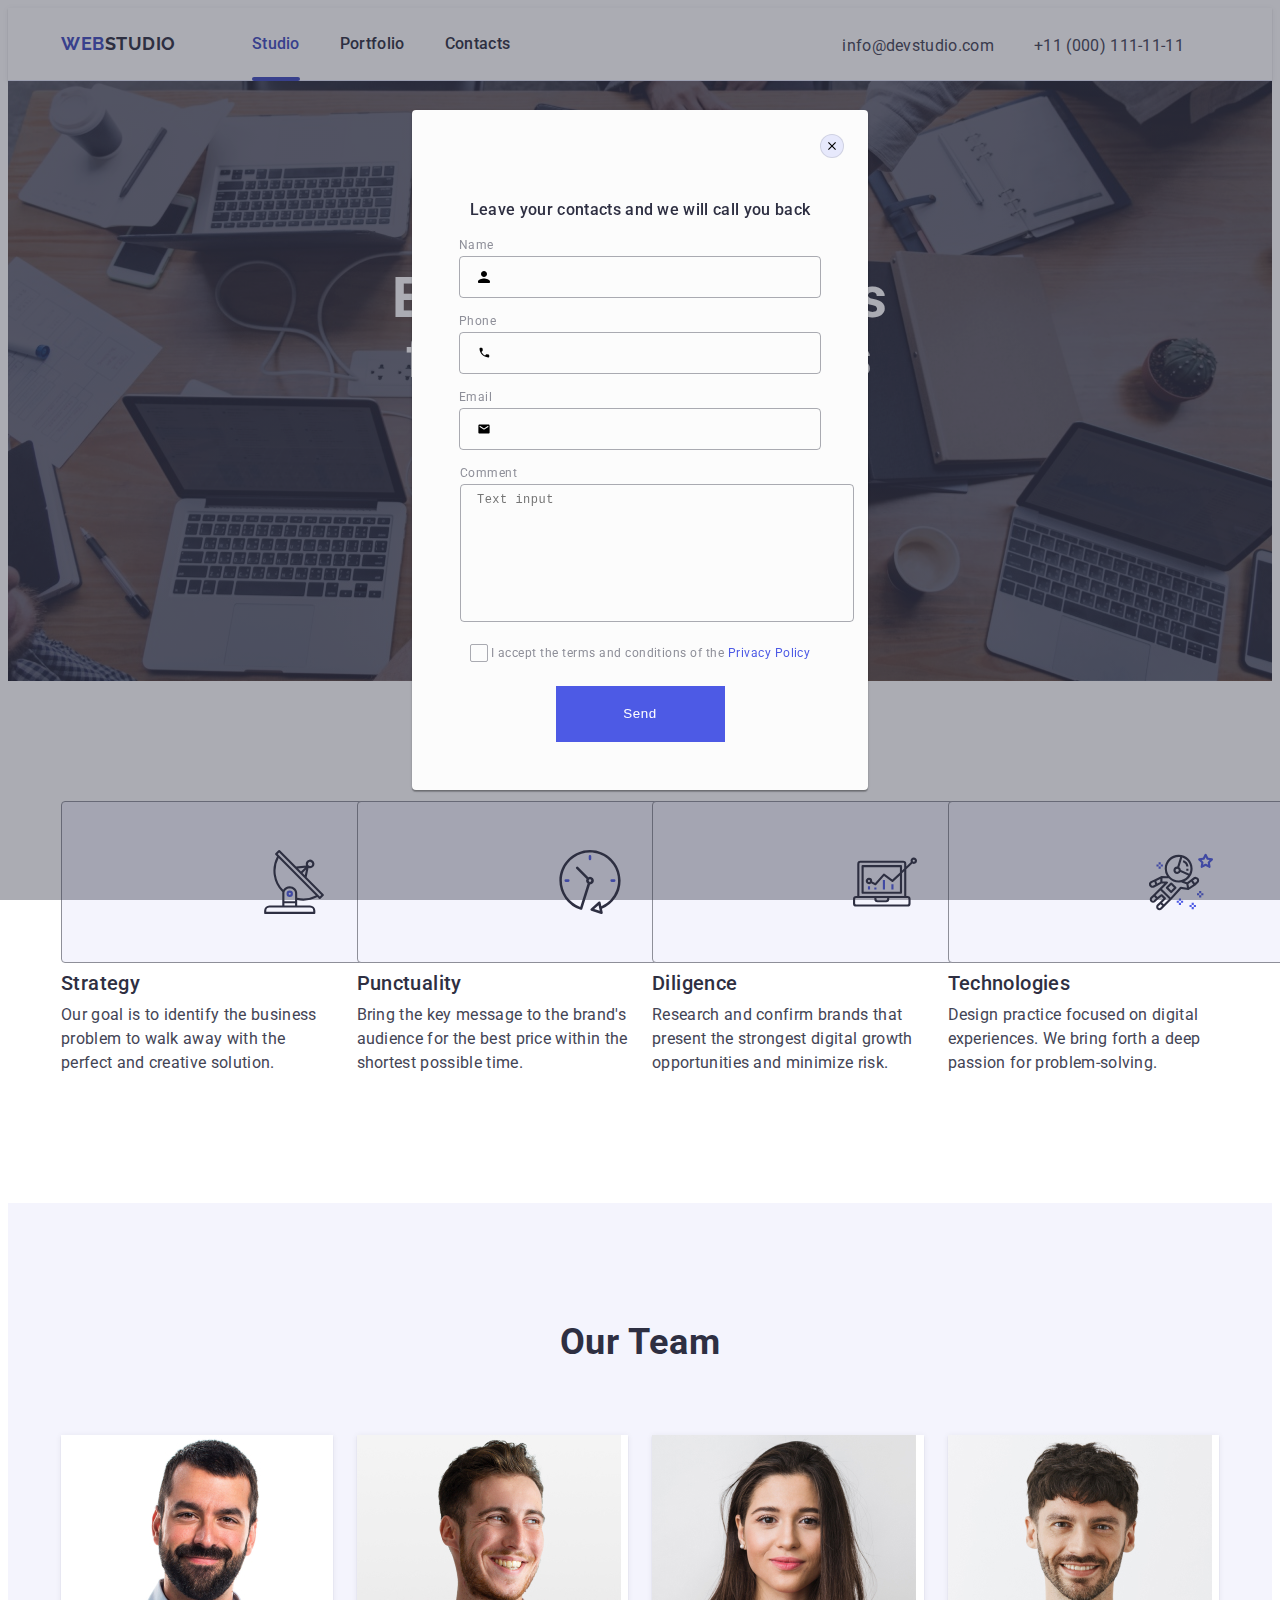
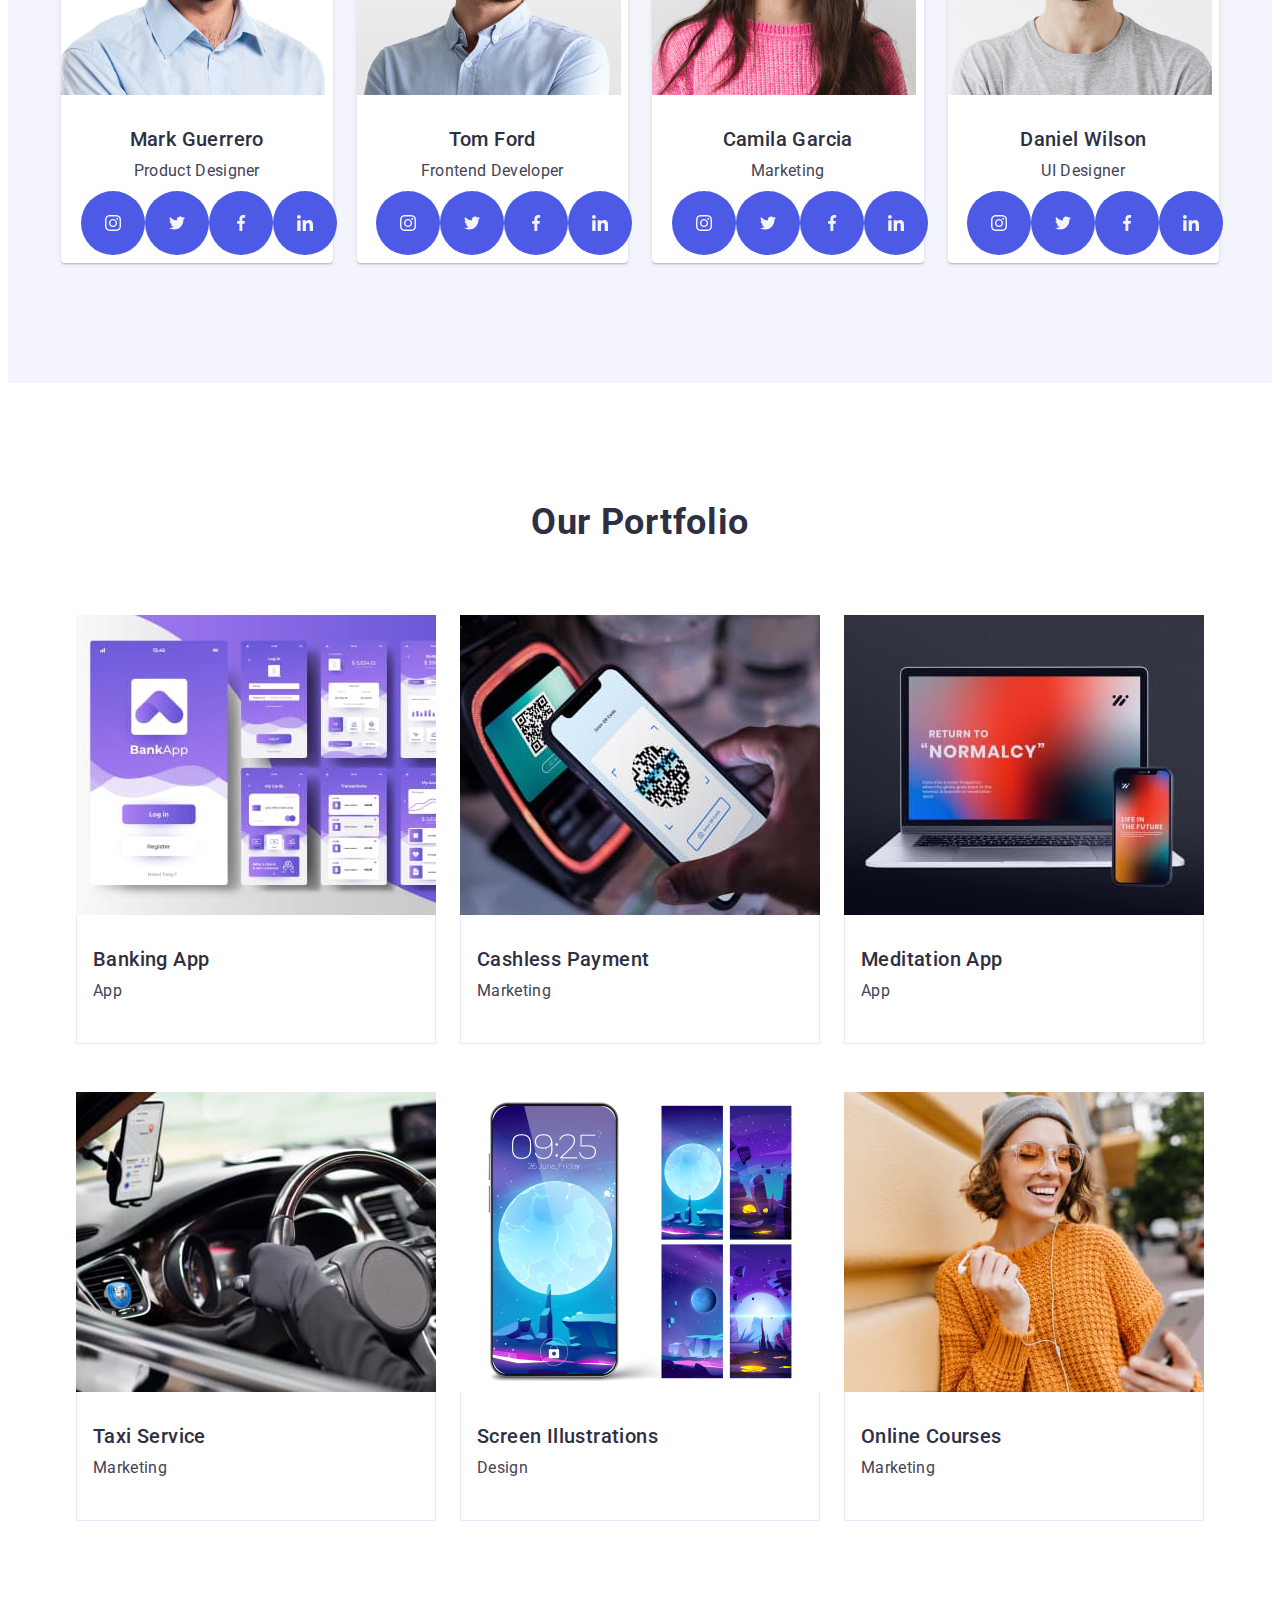
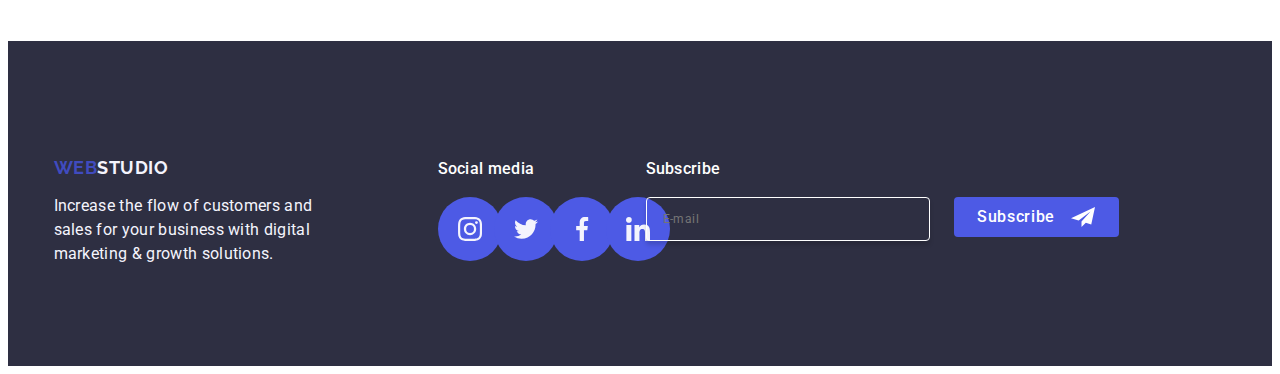
==== index.html @ 4ebb36b8 "9 ver" ====
<!DOCTYPE html>
<html lang="en">
	<head>
		<meta charset="UTF-8" />
		<link rel="preconnect" href="https://fonts.googleapis.com" />
		<link rel="preconnect" href="https://fonts.gstatic.com" crossorigin />
		<link
			href="https://fonts.googleapis.com/css2?family=Raleway:ital,wght@0,700;1,700&family=Roboto:wght@400;500;700&display=swap"
			rel="stylesheet"
		/>
		<link
			rel="stylesheet"
			href="https://cdnjs.cloudflare.com/ajax/libs/modern-normalize/3.0.1/modern-normalize.min.css"
			integrity="sha512-q6WgHqiHlKyOqslT/lgBgodhd03Wp4BEqKeW6nNtlOY4quzyG3VoQKFrieaCeSnuVseNKRGpGeDU3qPmabCANg=="
			crossorigin="anonymous"
			referrerpolicy="no-referrer"
		/>
		<link href="./css/styles.css" rel="stylesheet" >
		<title>Document title</title>
	</head>

	<body>
		<header class="caption">
			<div class="container">
				<!-- Меню навігації -->
				<nav class="nav-logo-nav">
					<!--  logo -->
					<a href="./index.html" class="logo"> Web<span>Studio</span></a>

					<ul class="page-nav">
						<li class="page-nav-list">
							<a href="./index.html" class="link current"> Studio </a>
						</li>
						<li class="page-nav-list">
							<a href="" class="link"> Portfolio </a>
						</li>
						<li class="page-nav-list">
							<a href="" class="link"> Contacts </a>
						</li>
					</ul>
				</nav>
				<address class="address">
					<ul class="page-address">
						<li class="link-address">
							<a href="mailto:info@devstudio.com" class="link-address-item">info@devstudio.com</a>
						</li>
						<li class="link-address">
							<a href="tel:+110001111111" class="link-address-item">+11 (000) 111-11-11</a>
						</li>
					</ul>
				</address>
			</div>
		</header>

		<main>
			<section class="section-one">
				<div class="container">
					<h1 class="head-one">Effective Solutions for Your Business</h1>
					<button type="button" class="button-one">Order Service</button>
				</div>
			</section>

			<section class="section-two">
				<div class="container">
					<h2 class="visually-hidden">Our advantages</h2>
					<ul class="advantages">
						<li class="list-advantages">
							<div class="icon-container">
								<svg class="icon" width="64"  height="64">
									<use href="./images/icons.svg#icon-antenna-1"    ></use>
								</svg>
							</div>
							<h3 class="head-tree">Strategy</h3>
							<p class="text-three">
								Our goal is to identify the business problem to walk away with the perfect and creative solution.
							</p>
						</li>
						<li class="list-advantages">
							<div class="icon-container">
								<svg class="icon" width="64"  height="64">
									<use href="./images/icons.svg#icon-clock-1" ></use>
								</svg>
							</div>
							<h3 class="head-tree">Punctuality</h3>
							<p class="text-three">
								Bring the key message to the brand's audience for the best price within the shortest possible time.
							</p>
						</li>
						<li class="list-advantages">
							<div class="icon-container">
							<svg class="icon" width="64"  height="64">
								<use href="./images/icons.svg#icon-diagram-1" ></use>
							</svg>
							</div>
							<h3 class="head-tree">Diligence</h3>
							<p class="text-three">
								Research and confirm brands that present the strongest digital growth opportunities and minimize risk.
							</p>
						</li>
						<li class="list-advantages">
							<div class="icon-container">
							<svg class="icon" width="64"  height="64">
								<use href="./images/icons.svg#icon-astronaut-1" ></use>
							</svg>
						    </div>
							<h3 class="head-tree">Technologies</h3>
							<p class="text-three">
								Design practice focused on digital experiences. We bring forth a deep passion for problem-solving.
							</p>
						</li>
					</ul>
				</div>
			</section>

			<section class="section-three">
				<div class="container">
					<h2 class="head-second">Our Team</h2>
					<ul class="our-team">
						<li class="list-three">
							<img src="./images/Team-Card-1.jpg" alt="Mark Guerrero" width="264" >
							<div class="name">
								<h3 class="head-tree">Mark Guerrero</h3>
								<p class="text-three">Product Designer</p>
								
									<ul  class="net">
										<li  class="circle">
											<a href="" class="link-circle"> 
											<svg class="icon-net" width="16" height="16">
												<use href="./images/icon-net.svg#icon-instagram-2"></use>
											</svg>
										</a>
										</li>
										<li class="circle">
											<a href="" class="link-circle"> 
											<svg class="icon-net" width="16" height="16">
												<use href="./images/icon-net.svg#icon-twitter-1"></use>
											</svg>
											</a>
										</li>
										<li class="circle">
											<a href="" class="link-circle" > 
											<svg class="icon-net" width="16" height="16">
												<use href="./images/icon-net.svg#icon-facebook-1"></use>
											</svg>
											</a>
										</li>
										<li class="circle">
											<a href="" class="link-circle"> 
											<svg class="icon-net" width="16" height="16">
												<use href="./images/icon-net.svg#icon-linkedin-1"></use>
											</svg>
											</a>
										</li>
									</ul>
									
								</div>
						</li>
						<li class="list-three">
							<img src="./images/Team-Card-2.jpg" alt="Tom Ford" width="264">
							<div class="name">
								<h3 class="head-tree">Tom Ford</h3>
								<p class="text-three">Frontend Developer</p>
								<ul  class="net">
									<li  class="circle">
										
										<a href="" class="link-circle">
											<svg class="icon-net" width="16" height="16">
												<use href="./images/icon-net.svg#icon-instagram-2"></use>
											</svg>
										</a>
									   
									</li>
									<li class="circle">
										<a href="" class="link-circle">
										<svg class="icon-net" width="16" height="16">
											<use href="./images/icon-net.svg#icon-twitter-1"></use>
										</svg>
										</a>
									</li>
									<li class="circle">
										<a href="" class="link-circle">
										  <svg class="icon-net" width="16" height="16">
											<use href="./images/icon-net.svg#icon-facebook-1"></use>
										  </svg>
									    </a>
									</li>
									<li class="circle">
										<a href="" class="link-circle">
										<svg class="icon-net" width="16" height="16">
											<use href="./images/icon-net.svg#icon-linkedin-1"></use>
										</svg>
									</a>
									</li>
								</ul>
							</div>
						</li>
						<li class="list-three">
							<img src="./images/Team-Card-3.jpg" alt="Camila Garcia" width="264">
							<div class="name">
								<h3 class="head-tree">Camila Garcia</h3>
								<p class="text-three">Marketing</p>
								<ul  class="net">
									<li  class="circle">
										<a href="" class="link-circle">
										<svg class="icon-net" width="16" height="16">
											<use href="./images/icon-net.svg#icon-instagram-2"></use>
										</svg>
									   </a>
									</li>
									<li class="circle">
                                        <a href="" class="link-circle">
										<svg class="icon-net" width="16" height="16">
											<use href="./images/icon-net.svg#icon-twitter-1"></use>
										</svg>
									</a>
									</li>
									<li class="circle">
										<a href="" class="link-circle">
										<svg class="icon-net" width="16" height="16">
											<use href="./images/icon-net.svg#icon-facebook-1"></use>
										</svg>
										</a>
									</li>
									<li class="circle">
										<a href="" class="link-circle">
										<svg class="icon-net" width="16" height="16">
											<use href="./images/icon-net.svg#icon-linkedin-1"></use>
										</svg>
										</a>
									</li>
								</ul>
							</div>
						</li>
						<li class="list-three">
							<img src="./images/Team-Card-4.jpg" alt="Daniel Wilson" width="264">
							<div class="name">
								<h3 class="head-tree">Daniel Wilson</h3>
								<p class="text-three">UI Designer</p>
								<ul  class="net">
									<li  class="circle">
										<a href="" class="link-circle">
										<svg class="icon-net" width="16" height="16">
											<use href="./images/icon-net.svg#icon-instagram-2"></use>
										</svg>
									   </a>
									</li>
									<li class="circle">
                                        <a href="" class="link-circle">
										<svg class="icon-net" width="16" height="16">
											<use href="./images/icon-net.svg#icon-twitter-1"></use>
										</svg>
										</a>
									</li>
									<li class="circle">
										<a href="" class="link-circle">
										<svg class="icon-net" width="16" height="16">
											<use href="./images/icon-net.svg#icon-facebook-1" ></use>
										</svg>
										</a>
									</li>
									<li class="circle">
										<a href="" class="link-circle">
										<svg class="icon-net" width="16" height="16">
											<use href="./images/icon-net.svg#icon-linkedin-1"></use>
										</svg>
										</a>
									</li>
								</ul>
							</div>
						</li>
					</ul>
				</div>
			</section>
			<section class="section-four">
				<div class="container">
					<h2 class="head-second">Our Portfolio</h2>
					<ul class="our-portfolio">
						<li class="list-portfolio">
						       	 <div class="list-portfolio-img">
									         <img src="./images/portfolio-1.jpg" alt="Banking App" width="360" height="300" >
										     <p class="text-paragraph">14 Stylish and User-Friendly App Design Concepts · Task Manager App · Calorie Tracker App · Exotic Fruit Ecommerce App · Cloud Storage App</p>
								 </div>
								  <div class="list-app">
								     <h3 class="head-tree">Banking App</h3>
								     <p class="text-three">App</p>
							      </div>
							</li>
						 <li class="list-portfolio">
							    <!-- <div class="box-overlay"> -->
								<div class="list-portfolio-img">
									<img src="./images/portfolio-2.jpg" alt="Cashless Payment" width="360" height="300" >
								   <!-- <div class="overlay"> -->
									<p class="text-paragraph">14 Stylish and User-Friendly App Design Concepts · Task Manager App · Calorie Tracker App · Exotic Fruit Ecommerce App · Cloud Storage App</p>
								   </div>
								<!-- </div> -->
							 <div class="list-app">
								<h3 class="head-tree">Cashless Payment</h3>
								<p class="text-three">Marketing</p>
							 </div>
						 </li>
						<li class="list-portfolio">
									 <div class="list-portfolio-img">
									 <img src="./images/portfolio-3.jpg" alt="Meditation App" width="360" height="300" >
							     	 <p class="text-paragraph">14 Stylish and User-Friendly App Design Concepts · Task Manager App · Calorie Tracker App · Exotic Fruit Ecommerce App · Cloud Storage App14 Stylish and User-Friendly App Design Concepts · Task Manager App · Calorie Tracker App · Exotic Fruit Ecommerce App · Cloud Storage App</p>
								     </div>
							<div class="list-app">
								<h3 class="head-tree">Meditation App</h3>
								<p class="text-three">App</p>
							</div>
						</li>
						<li class="list-portfolio">
							<div class="list-portfolio-img">
										 
										     <img src="./images/portfolio-4.jpg" alt="Taxi Service" width="360" height="300" >
										    <p class="text-paragraph">14 Stylish and User-Friendly App Design Concepts · Task Manager App · Calorie Tracker App · Exotic Fruit Ecommerce App · Cloud Storage App</p>
									      
							</div>
							<div class="list-app">
								<h3 class="head-tree">Taxi Service</h3>
								<p class="text-three">Marketing</p>
							</div>
						</li>
						<li class="list-portfolio">
							<div class="list-portfolio-img">
										 <img  src="./images/portfolio-5.jpg" alt="Screen Illustrations" width="360" height="300" >
									    <p class="text-paragraph">14 Stylish and User-Friendly App Design Concepts · Task Manager App · Calorie Tracker App · Exotic Fruit Ecommerce App · Cloud Storage App</p>
							</div>
							
							<div class="list-app">
								<h3 class="head-tree">Screen Illustrations</h3>
								<p class="text-three">Design</p>
							</div>
						</li>
						<li class="list-portfolio">
								<div class="list-portfolio-img">
									<img  src="./images/portfolio-6.jpg" alt="Online Courses" width="360" height="300" >
									<p class="text-paragraph">14 Stylish and User-Friendly App Design Concepts · Task Manager App · Calorie Tracker App · Exotic Fruit Ecommerce App · Cloud Storage App</p>
									</div>
							<div class="list-app">
								<h3 class="head-tree">Online Courses</h3>
								<p class="text-three">Marketing</p>
							</div>
						</li>
					</ul>
				</div>
			</section>
		</main>
		
		<footer class="basement">
			<div class="container">
				<div class="footer-logo">
					<a href="./index.html" class="logo">Web<span class="logo-footer">Studio</span></a>
					<p class="text-footer">
						Increase the flow of customers and sales for your business with digital marketing & growth solutions.
					</p>
				</div>
				<div class="footer-net">
					<p class="footer-paragraph">Social media</p>
					<ul  class="net  circle-footer">
						<li  class="circle">
							<a href="" class="link-circle">
								<svg class="icon-net " width="24" height="24">
									<use href="./images/icon-net.svg#icon-instagram-2"></use>
								</svg>
							</a>
					
						</li>
						<li class="circle">
							<a href="" class="link-circle">
								<svg class="icon-net"  width="24" height="24">
									<use href="./images/icon-net.svg#icon-twitter-1"></use>
								</svg>
							</a>
						</li>
						<li class="circle">
							<a href="" class="link-circle">
								<svg class="icon-net"  width="24" height="24">
									<use href="./images/icon-net.svg#icon-facebook-1"></use>
								</svg>
							</a>
						</li>
						<li class="circle">
							<a href="" class="link-circle">
								<svg class="icon-net"  width="24" height="24">
									<use href="./images/icon-net.svg#icon-linkedin-1"></use>
								</svg>
							</a>
						</li>
					</ul>
				</div>
				
					<div class="footer-form-container">
						<p class="text-subscribe"> Subscribe</p>
						 <form class="feedback">
                           <label class="label-feedback">
							  <input class="input-footer" type="email" name="email" placeholder="E-mail" >
						   </label>
						       <button type="submit" class="btn-footer">Subscribe
									<svg class="icon-email" width="24" height="24">
										<use href="./images/icon-net.svg#icon-Frame-3"></use>
									</svg>
								</button>
						  </form>
					</div>
	
			</div>
		</footer>
		 <div class="modal-overlay">
			 <div class="modal">
					<button class="btn-close" type="button">
					<svg class="icon-close" width="8" height="8">
						<use href="./images/icon-net.svg#icon-close-black-18dp"></use>
					</svg>
					 </button>
					  <p class="form-contacts-text">Leave your contacts and we will call you back</p>
						 <form class="form-contacts">
						     <div class="form-div">	
								 <label class="label-name" for="user-name">Name</label>
								 <div class="container-contacts">
									<input id="user-name" class="input-name" type="text" name="user-name" >
									<svg class="icon-name" width="18" height="24">
										<use href="./images/icon-net.svg#icon-person-black-18dp-1"></use>
									</svg>
								 </div>
							 </div>	 
						     <div class="form-div">
							<label class="label-name" for="user-phone">Phone</label>
							 <div class="container-contacts">
							     <input id="user-phone" class="input-name" type="tel" name="tel" >
									 <svg class="icon-name" width="18" height="24">
										<use href="./images/icon-net.svg#icon-phone-black-18dp-1"></use>
									 </svg>
							 </div>
						     </div>	
        				     <div class="form-div">
							<label class="label-name" for="user-email">Email</label>
							<div class="container-contacts">
								 <input id="user-email" class="input-name" type="email" name="email" >
									 <svg class="icon-name" width="18" height="24">
										 <use href="./images/icon-net.svg#icon-email-black-18dp-1"></use>
									 </svg>
							 </div>
						     </div>
						     <div class="div-comment">
								<label for ="user-comment" class="label-name">Comment	</label>
								<textarea class="text-comment"  id="user-comment" name="user-comment" placeholder="Text input" ></textarea>
							 </div>
					         <div class="check-container">
							 <input id="user-privacy" class="check-box  visually-hidden" type="checkbox"  value="true" name="user-privacy">
                             <label class="check-label" for="user-privacy"> 
								 	<span class="user-span">
										 <svg class="icon-name-check" width="10" height="8">
											 <use href="./images/icon-net.svg#icon-Checkbox"></use>	
										 </svg>
									 </span>
									 I accept the terms and conditions of the 	
									<a class="check-link"> Privacy Policy</a>
							 </label>
						     </div>	
							 <button type="button" class="button-send">Send</button>
					      </form>
			 </div>
		 </div>
	</body>
</html>
---- css/styles.css ----
body {
	font-family: "Roboto", sans-serif;
	color: #434455;
	background-color: #ffffff;
	text-decoration: none;
	font-style: normal;
	}
h1,
h2,
h3,
h4 p {
	margin-top: 0;
	margin-bottom: 0;
}
ul,
ol {
	margin-top: 0;
	margin-bottom: 0;
	padding-left: 0;
}
a {
	text-decoration: none;
	display: block;
}
ul {
	list-style-type: none;
}
img {
	overflow: hidden;
	display: block;
	max-width: 100%;
	height: auto;
}
section {
	padding-top: 120px;
	padding-bottom: 120px;
	}
	input {
		font-family: inherit;
	}
.visually-hidden {
	position: absolute;
	width: 1px;
	height: 1px;
	margin: -1px;
	border: 0;
	padding: 0;
	white-space: nowrap;
	clip-path: inset(100%);
	clip: rect(0 0 0 0);
	overflow: hidden;
}
.caption {
	border-bottom: 1px solid #e7e9fc;
	box-shadow: 0px 2px 1px rgba(46, 47, 66, 0.08), 
	                     0px 1px 1px rgba(46, 47, 66, 0.16), 
						 0px 1px 6px rgba(46, 47, 66, 0.08);
}
.container {
	max-width: 1158px;
	margin: 0 auto;
	padding: 0 15px;
}
.caption .container {
	display: flex;
	}

.nav-logo-nav {
	display: flex;
	align-items: center;
}
nav .link {
	font-weight: 500;
	font-size: 16px;
	line-height: 1.5;
	letter-spacing: 0.02em;
	color: #2e2f42;
	font-weight: 500;
	align-items: center;
}
nav .link:hover {
	color: #404bbf;
}
nav .link:focus {
	color: #404bbf;
}
.logo {
	font-family: "Raleway", sans-serif;
	font-size: 18px;
	font-weight: 700;
	line-height: 1.17;
	letter-spacing: 0.03em;
	text-transform: uppercase;
	margin-right: 76px;
	display: inline-block;
	position: relative;
	color: #404bbf;
}
.logo span {
	color: #2e2f42;
}
.page-nav {
	display: flex;
	gap: 40px;
	
}
.page-nav-list:hover::after {
  content: "";
  width: 100%;
  height: 4px;
  background: #404BBF;
  position: absolute;
  left: 0;
  bottom: -1px; 
  background-color: #404bbf;
  border-radius: 2px; 
}
.link {
	padding: 24px 0;
}
.link-current{
	transition: color 250ms cubic-bezier(0.4, 0, 0.2, 1);
}
nav .current {
	color: #404BBF;
	position: relative;
	transition: color 250ms cubic-bezier(0.4, 0, 0.2, 1);
	}
.current::after {
	display: block;
	content:"";
	border-radius: 2px;
width: 48px;
height: 4px;
background-color: #404bbf;
position: absolute;
left: 0;
bottom: -1px;
}
.address {
	display: flex;
	font-style: normal;
	align-items: center;
	}
.page-address {
	display: flex;
	gap: 40px;
	align-items: center;
	padding-left: 332px;
}

.link-address {
	display: flex;
	line-height: 24px;
	letter-spacing: 0.02em;
	color: #434455;
	height: 20px;
	font-size: 16px;
	font-weight: 400;
	text-align: left;
	}
.link-address-item {
	color: #434455;
	transition: color 250ms cubic-bezier(0.4, 0, 0.2, 1); 
}

.link-address:hover {
	color: #404bbf;
}
.link-address:focus {
	color: #404bbf;
}
.icon {
	fill: none;
	width: 64px;
	height: 64px;
	}

.section-one {
	display: flex;
    max-width: 1440px;
	background-color: #2e2f42;
	padding-top: 188px;
	padding: 188px 0;
	margin: 0 auto;
		background-size: cover;
	background-image: linear-gradient(rgba(46, 47, 66, 0.7),
	 rgba(46, 47, 66, 0.7)), 
	 url(../images/people-office.jpg);
	 background-repeat: no-repeat;
	 background-position: center;
	 transition: background-color 250ms cubic-bezier(0.4, 0, 0.2, 1); 
}
	  
.list-section-one li {
	padding: 40px;
}
.section-one .container {
	display: flex;
	flex-direction: column;
	padding: 0px;
}

.head-one {
	font-family: Roboto;
	font-size: 56px;
	font-weight: 700;
	text-align: center;
	line-height: 1.07;
	letter-spacing: 0.02em;
	color: #ffffff;
	max-width: 496px;
	display: block;
}
.button-one {
	display: block;
	font-family: "Roboto", sans-serif;
	background-color: #4d5ae5;
	font-size: 16px;
	font-weight: 500;
	line-height: 1.5;
	letter-spacing: 0.04em;
	color: #ffffff;
	min-width: 169px;
	width: 169px;
	height: 56px;
	border: none;
	border-radius: 4px;
	cursor: pointer;
	margin: 48px auto 0 auto;
	transition: background-color 250ms cubic-bezier(0.4, 0, 0.2, 1);
}
button:hover {
	background-color: #404bbf;
}
button:focus {
	background-color: #404bbf;
}
.section-two {
	padding: 120px 0;
}
.section-two .container {
	display: flex;
	flex-direction: column;
}
.icon-container {
	display: flex;
	align-items: center;
	justify-content: center;
	width: 264px;
	height: 112px;
		border: 1px solid #8e8f99;
	padding: 24px 100px;
	margin-bottom: 8px;
	background-color: #f4f4fd;
	border-radius: 4px; 
	}

.section-two .container h2 {
	visibility: hidden;
}
.advantages {
	display: flex;
	gap: 24px;
}
.list-advantages {
	width: calc((100% - 72px) / 4);
	margin: 0px;
	gap: 24px;
}

.head-tree {
	font-family: Roboto;
	font-size: 20px;
	font-weight: 500;
	line-height: 1.2;
	letter-spacing: 0.02em;
	color: #2e2f42;
	text-align: left;
	margin-bottom: 8px;
}

.text-three {
	font-family: Roboto;
	font-size: 16px;
	font-weight: 400;
	line-height: 1.5;
	letter-spacing: 0.02em;
	color: #434455;
	margin-top: 0;
	margin-bottom: 8px;
}
.section-three {
	background-color: #f4f4fd;
}
.section-three .container {
	display: flex;
	flex-direction: column;
}

.head-second {
	font-family: Roboto;
	font-size: 36px;
	font-weight: 700;
	text-align: center;
	line-height: 1.11;
	letter-spacing: 0.02em;
	text-transform: capitalize;
	color: #2e2f42;
	margin-bottom: 72px;
}
.our-team {
	display: flex;
	gap: 24px;
}
.list-three {
	background-color: #ffffff;
	width: calc((100% - 72px) / 4);
	max-height: 428px;
	border-radius: 0px 0px 4px 4px;
	box-shadow: 0px 2px 1px 0px #2E2F4214,
	0px 1px 1px 0px #2E2F4229, 
	0px 1px 6px 0px #2E2F4214;
}
.name {
	padding: 32px 0
}
.net {
	display: flex;
	gap: 24px;
	justify-content: center; 
}
.icon-net {
	fill: #f4f4fd;
}
.circle {
	width: 40px;
	height: 40px;
		}
.link-circle {
	display: flex;
	width: 100%;
	height: 100%;
	background-color:#4d5ae5;
	border-radius: 50%;
	padding: 12px;
	align-items: center; 
	justify-content: center; 
	transition: background-color 250ms cubic-bezier(0.4, 0, 0.2, 1);
}

.link-circle:hover {
	background-color:#404bbf;
}
.link-circle:focus {
	background-color: #404bbf;
}
.section-four {
	padding-top: 120px;
	padding-bottom: 120px;
}
.section-four .container {
	flex-direction: column;
	flex-wrap: wrap;
	width: 1128px;
	padding: 0px;
}
.our-team h3 {
	font-family: Roboto;
	font-size: 20px;
	font-weight: 500;
	text-align: center;
	line-height: 1.2;
	letter-spacing: 0.02em;
	color: #2e2f42;
}
.our-team p {
	font-family: Roboto;
	font-size: 16px;
	font-weight: 400;
	text-align: center;
	line-height: 1.5;
	letter-spacing: 0.02em;
	color: #434455;
}
.our-portfolio {
	display: flex;
	flex-wrap: wrap;
	flex-basis: calc((100% - 48px) / 3);
	row-gap: 48px;
	column-gap: 24px;
	}
.list-portfolio {
	width: calc((100% - 48px) / 3);
	transition: box-shadow 250ms cubic-bezier(0.4, 0, 0.2, 1); 
}
.list-portfolio-img {
	position: relative;
	overflow: hidden;
	width: 360px;
	height: 300px;
}
.list-portfolio:hover  .text-paragraph {
	transform: translateY(0%);
}
.list-portfolio:hover {
	box-shadow: 0px 2px 1px 0px #2E2F4214, 
	0px 1px 1px 0px #2E2F4229, 
	0px 1px 6px 0px #2E2F4214;
	}

.our-portfolio h3 {
	font-family: Roboto;
	font-size: 20px;
	font-weight: 500;
	text-align: left;
	line-height: 1.2;
	letter-spacing: 0.02em;
	color: #2e2f42;
	margin-bottom: 8px;
}
.list-app {
	padding: 32px 16px;
	border: 1px solid #e7e9fc;
	border-top: none;
}

.text-three{
	font-family: Roboto;
	font-size: 16px;
	font-weight: 400;
	text-align: left;
	line-height: 1.5;
	letter-spacing: 0.02em;
	color: #434455;
}
.text-paragraph {
	position: absolute;
	top: 0;	
	font-size: 16px;
    line-height: 1.5;
    letter-spacing: 0.02em;
	color: #f4f4fd;
	padding: 40px 32px;
	background-color: #4d5ae5;
	height: 100%;
	width: 100%;	
	transform: translateY(100%);
	transition: transform 250ms cubic-bezier(0.4, 0, 0.2, 1); 	
	font-weight: 500;
}
.basement {
	background-color: #2e2f42;
		padding: 100px 0;
}
.basement .container {
	display:flex;
	align-items: baseline;
	padding-left: 0;
}
.basement .logo {
	font-family: "Raleway", sans-serif;
	font-size: 18px;
	font-weight: 700;
	line-height: 1.17;
	letter-spacing: 0.03em;
	text-transform: uppercase;
	display: inline-block;
	margin-bottom: 16px;
}
.basement .logo-footer {
	color: #f4f4fd;
}
.text-footer {
	font-family: Roboto;
	font-size: 16px;
	font-weight: 400;
	line-height: 1.5;
	color:#f4f4fd;;
	letter-spacing: 0.02em;
	max-width: 264px;
	margin-top: 0px;
	margin-bottom: 0px;
}
.footer-paragraph{
font-size: 16px;
line-height: 1.5;
letter-spacing: 0.02em;
color: #FFFFFF ;
margin-bottom: 16px;
margin-top: 0px;
font-weight: 500;
}
.nav-logo-nav .logo {
	display: flex;
}
.footer-list {
	width: 264px;
	height: 112px;
}
.footer-net {
	flex-direction: column;
	gap:16px;
	max-width: 264px;
}
.footer-logo {
	display: flex;
	flex-direction: column;
	max-width: 264px;
	margin-right: 120px ;
}
 .basement .link-circle:hover {
	background-color:#31d0aa;
}
.basement .link-circle:focus {
	background-color: #31d0aa;
}
.circle-footer {
	gap: 16px;
}
.text-subscribe{
	margin-bottom: 16px; 
	font-weight: 500;
	font-size: 16px;
	line-height: 1.5;
	letter-spacing: 0.02em;
	color: #ffffff;
}
.modal-overlay {
	background-color: rgba(0, 0, 0, 0.5);;
	position: fixed;
	top: 0;
	left: 0;
	width: 100%;
	height: 100%;
	background-color: rgba(46, 47, 66, 0.4);
	z-index: 999;
	display: flex ;
	justify-content: center;
	align-items: center;
	opacity: 1;
	pointer-events: none;
	transition: opacity 250ms cubic-bezier(0.4, 0, 0.2, 1), visibility 250ms cubic-bezier(0.4, 0, 0.2, 1); 
}
.modal-overlay.is-open {
	opacity: 1;
	pointer-events: auto;
}
.modal {
	position: absolute; 
	top: 50%;
	left: 50%;
	transform: translate(-50%, -50%); 
	width: 408px;
    min-height: 584px;
	background: #fcfcfc;
		box-shadow:  0px 1px 1px rgba(0, 0, 0, 0.14), 0px 1px 3px rgba(0, 0, 0, 0.12), 0px 2px 1px rgba(0, 0, 0, 0.2); 
	border-radius: 4px;
	padding: 16px;
		transition: transform 250ms cubic-bezier(0.4, 0, 0.2, 1);
	padding: 72px 24px 24px 24px;
}
.feedback {
	display: flex;
	gap: 24px;
}
.button-send {
	 display: block;
	 min-width: 169px;
	 height: 56px;
	 font-weight: 500;
	 line-height: 1.5;
	 letter-spacing: 0.04em;
     color: #ffffff;
	 cursor: pointer;
	 background-color: #4D5AE5;
	 border: none;
	 transition: background-color 250ms cubic-bezier(0.4, 0, 0.2, 1); 
	}
.icon-email {
	margin-left: 16px; 
}
.input-footer {
	border: 1px solid #FFFFFF;
border-radius: 4px;
width: 264px;
height: 40px;
background-color: transparent; 
font-size: 12px;
line-height: 2;
letter-spacing: 0.04em;
padding-left: 16px;
box-shadow: 0px 4px 4px rgba(0, 0, 0, 0.15); 
color: #ffffff; 

}
.input-footer ::placeholder {
	color: #ffffff; 
}
.input-plas-btn{
	display: flex;
	gap:24px;
}
.icon-close {
	transition: fill 250ms cubic-bezier(0.4, 0, 0.2, 1); 
}
.form-contacts {
	display: flex;
	flex-direction: column;
	border-radius: 4px;
    align-items: center;
	justify-content: right;
}
.btn-close{
	position: absolute;
	top: 24px; 
	right: 24px;
	width: 24px;
	height: 24px;
	border-radius: 50%;
	display: flex;
	align-items: center; 
	justify-content: center;
	background: #e7e9fc;
	border: 1px solid rgba(0, 0, 0, 0.1);
	padding: 0;
	cursor: pointer;
	transition: background-color 250ms cubic-bezier(0.4, 0, 0.2, 1), border 250ms cubic-bezier(0.4, 0, 0.2, 1); 
	  }
.btn-close:hover{
	background-color: #404bbf;
	border: none; 
	fill: #ffffff;
	}
	.btn-close:focus{
		background-color: #404bbf;
		border: none; 
		fill: #ffffff;
		}	
.form-contacts-text {
	 font-weight: 500;
     font-size: 16px;
     line-height: 1.5;
     letter-spacing: 0.02em;
     text-align: center;
     color: #2e2f42;
     margin-bottom: 16px;
}
.form-div{
	margin-bottom: 8px;
}
.contacts {
	display: flex;
	align-items: flex-start;
justify-content: flex-start;
flex-direction: column;
gap: 8px;
border-radius: 4px;
width: 360px;
height: 336px;
}

.label-name {
	font-size: 12px;
	line-height: 1.17;
	letter-spacing: 0.04em; 
	color: #8e8f99; 
	display: block;
	margin-bottom: 4px;
}
.input-name {
	width: 100%;
	height: 40px;
	border: 1px solid rgba(46, 47, 66, 0.4); 
	border-radius: 4px; 
	background-color: transparent;
	padding-left: 38px;
	outline: transparent;
	transition: border-color 250ms cubic-bezier(0.4, 0, 0.2, 1);
  }
.input-name:focus {
	border-color: #4D5AE5;
}
 .label-name .input-comment  {
		height: 120px;
		border: 2px solid silver;
	}
.container-contacts{
	position: relative;
	margin-bottom: 8px;
}
.container-contacts input{
	border: 1px solid rgba(46, 47, 66, 0.4);
border-radius: 4px;
width: 360px;
height: 40px;
padding: 0;
}
.icon-name {
	position: absolute;
	left: 16px;
	top:50%;
     transform: translateY(-50%);
   transition: fill 250ms cubic-bezier(0.4, 0, 0.2, 1); 
}
.user-name:focus .icon-name{
	fill: #4D5AE5; 
}
.div-comment {
	margin-bottom: 16px;
	min-width: 360px;
}
.text-comment {
	width: 100%; 
	height: 120px;
	font-size: 12px; 
	line-height: 1.17;
	letter-spacing: 0.04em;
	color: rgba(46, 47, 66, 0.4);
	border: 1px solid rgba(46, 47, 66, 0.4);
	border-radius: 4px; 
	background-color: transparent;
	padding: 8px 16px;
	outline: transparent;
	resize: none;
	transition: border-color 250ms cubic-bezier(0.4, 0, 0.2, 1);
}
.text-comment:focus {
	border-color: #4D5AE5; 
}
.check-container {
	margin-bottom: 24px;
}

.check-label {
	font-weight: 400;
font-size: 12px;
line-height: 1.17;
letter-spacing: 0.04em;
color: #8e8f99;
}
.user-span{
	width: 16px;
	height: 16px;
	border: 1px solid rgba(46, 47, 66, 0.4);
	border-radius: 2px;
	transition: background-color 250ms cubic-bezier(0.4, 0, 0.2, 1), border 250ms cubic-bezier(0.4, 0, 0.2, 1), fill 250ms cubic-bezier(0.4, 0, 0.2, 1);
	display: inline-flex; 
	align-items: center;
	justify-content: center;
	fill: transparent;
}
/* .icon-name-check {

} */
.check-box:checked .user-span   {
	background-color: #404bbf; 
	border: none;
	fill:  #F4F4FD;
}
.check-link {
	color: #4d5ae5;
	display: inline-block;
}
.btn-footer {
	display: flex;
	min-width: 165px ;
	height: 40px;
	justify-content: center;
	align-items: center; 
	font-family: "Roboto", sans-serif ;
	font-size: 16px;
	font-weight: 500;
	line-height: 1.5;
	letter-spacing: 0.04em;
	color: #ffffff ;
	cursor: pointer;
	background-color: #4d5ae5;
	border: none;
	border-radius: 4px;
	
}
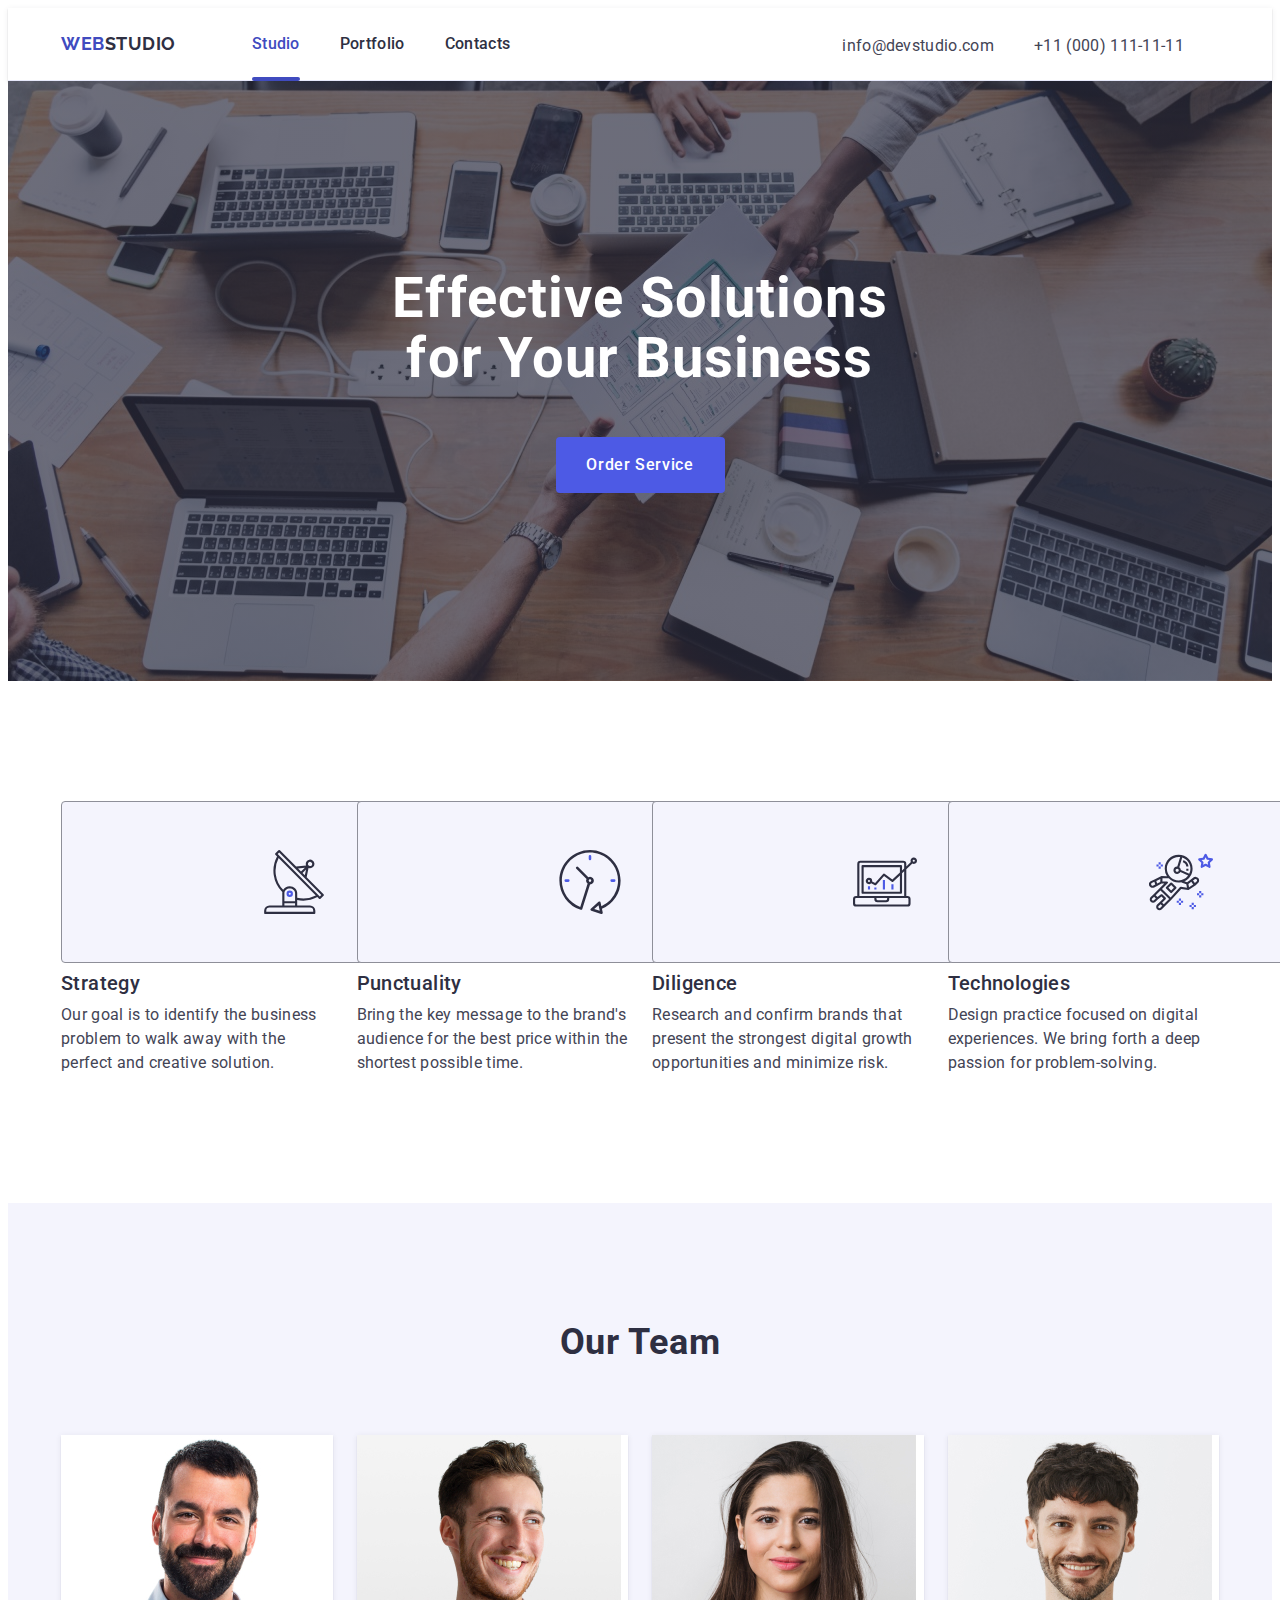
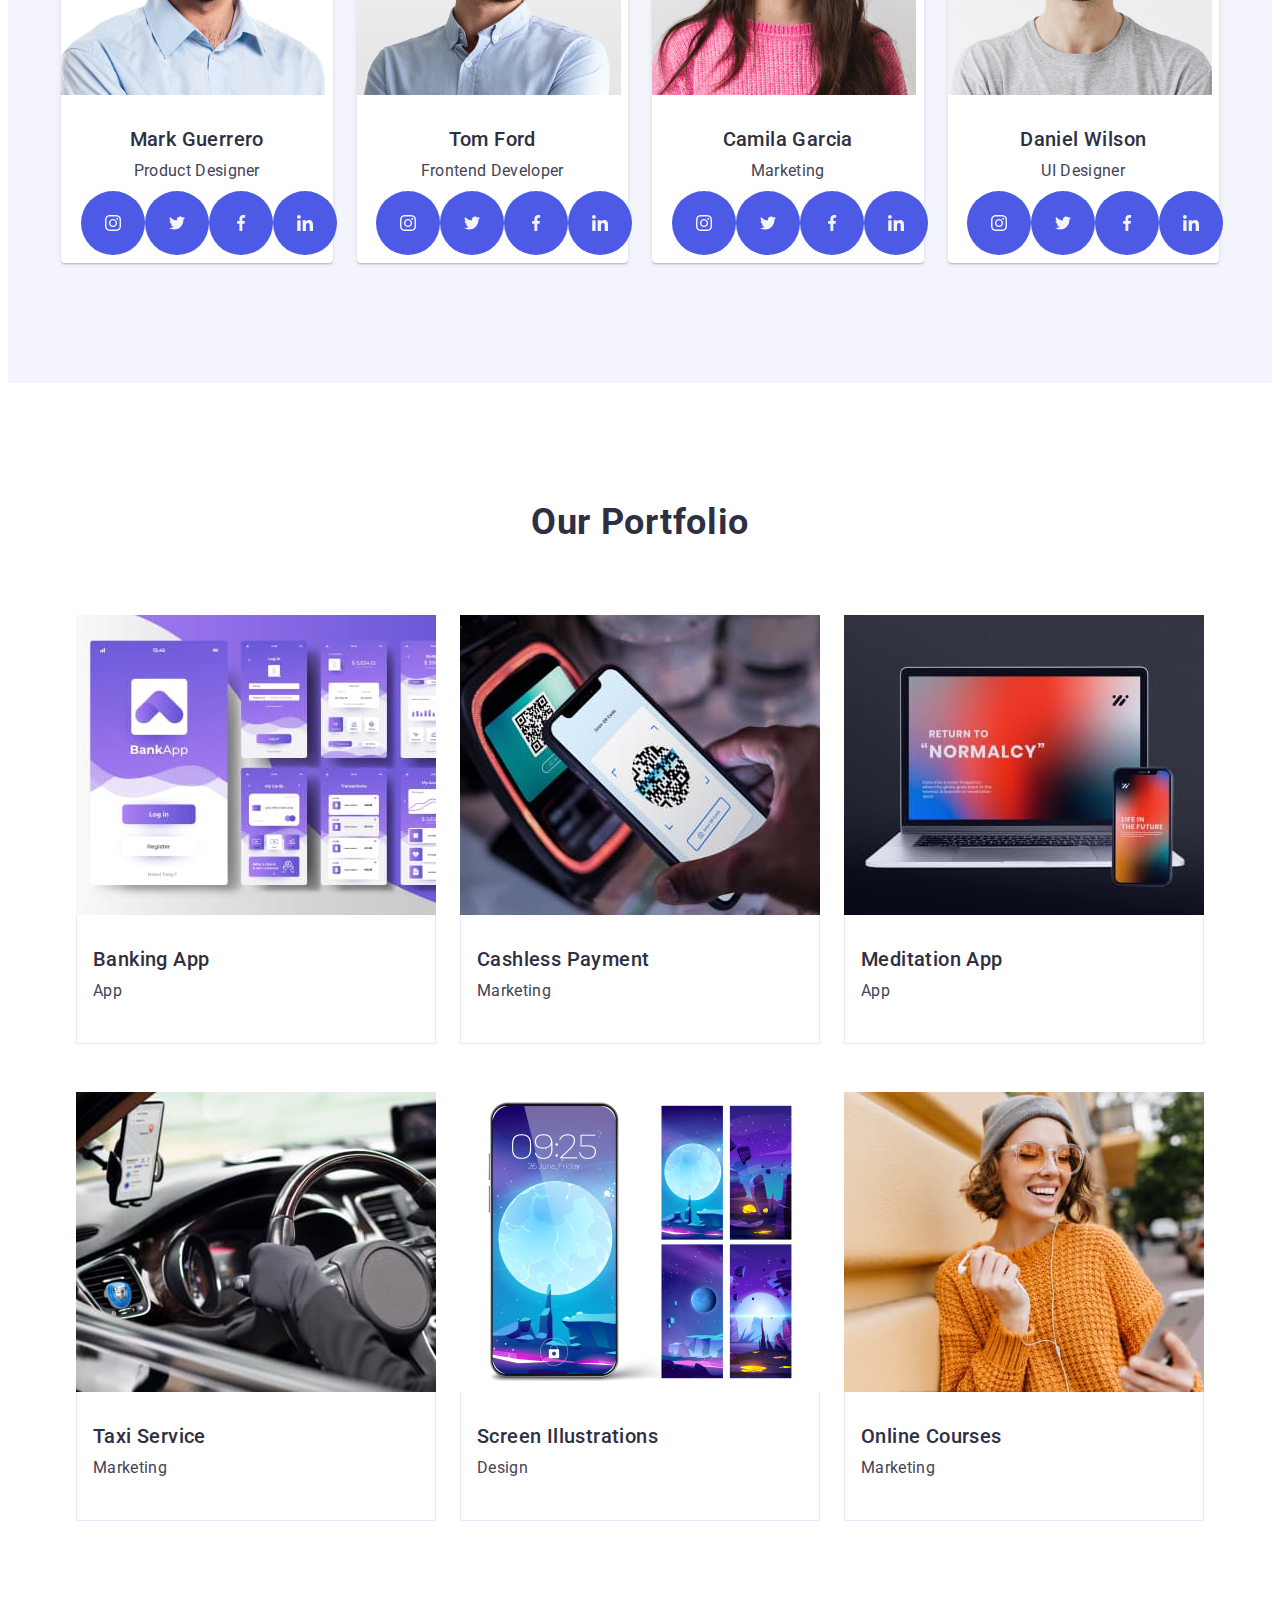
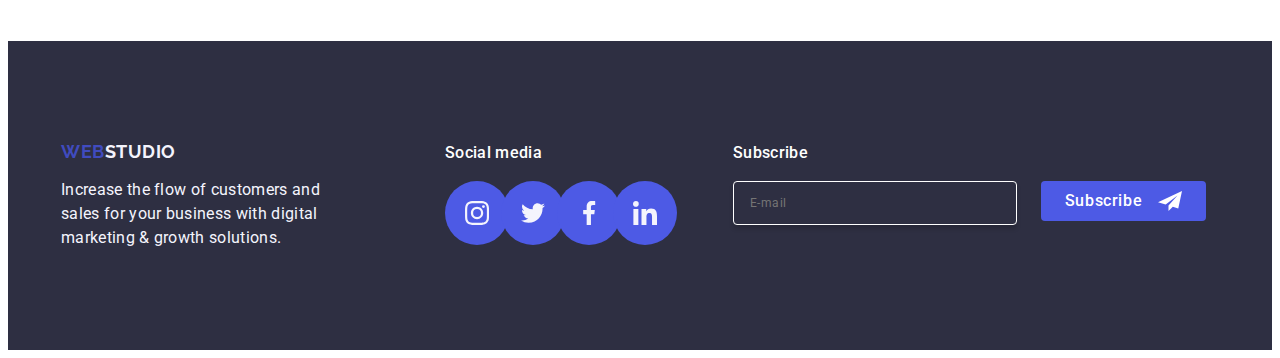
==== commit cb3c5200: "17 ver" ====
--- a/index.html
+++ b/index.html
@@ -391,7 +391,7 @@
 				
 					<div class="footer-form-container">
 						<p class="text-subscribe"> Subscribe</p>
-						 <form class="feedback">
+						 <form class="feedback"> 
                            <label class="label-feedback">
 							  <input class="input-footer" type="email" name="email" placeholder="E-mail" >
 						   </label>
@@ -405,7 +405,7 @@
 	
 			</div>
 		</footer>
-		 <div class="modal-overlay">
+		 <div class="modal-overlay is-open">
 			 <div class="modal">
 					<button class="btn-close" type="button">
 					<svg class="icon-close" width="8" height="8">
--- a/css/styles.css
+++ b/css/styles.css
@@ -8,10 +8,12 @@
 h1,
 h2,
 h3,
-h4 p {
-	margin-top: 0;
-	margin-bottom: 0;
-}
+h4,
+h5,
+h6,
+ p {
+	margin: 0;
+	}
 ul,
 ol {
 	margin-top: 0;
@@ -456,7 +458,7 @@
 .basement .container {
 	display:flex;
 	align-items: baseline;
-	padding-left: 0;
+	
 }
 .basement .logo {
 	font-family: "Raleway", sans-serif;
@@ -518,6 +520,10 @@
 .circle-footer {
 	gap: 16px;
 }
+.footer-form-container {
+	margin-left: 80px;
+}
+
 .text-subscribe{
 	margin-bottom: 16px; 
 	font-weight: 500;
@@ -538,13 +544,16 @@
 	display: flex ;
 	justify-content: center;
 	align-items: center;
-	opacity: 1;
+	opacity: 0;
+	pointer-events: none; 
+	visibility: hidden;
 	pointer-events: none;
 	transition: opacity 250ms cubic-bezier(0.4, 0, 0.2, 1), visibility 250ms cubic-bezier(0.4, 0, 0.2, 1); 
 }
-.modal-overlay.is-open {
-	opacity: 1;
-	pointer-events: auto;
+.modal-overlay .is-open {
+		opacity: 1;
+        visibility: visible;
+        pointer-events: auto;
 }
 .modal {
 	position: absolute; 
@@ -559,7 +568,8 @@
 	padding: 16px;
 		transition: transform 250ms cubic-bezier(0.4, 0, 0.2, 1);
 	padding: 72px 24px 24px 24px;
-}
+
+	}
 .feedback {
 	display: flex;
 	gap: 24px;
@@ -573,9 +583,11 @@
 	 letter-spacing: 0.04em;
      color: #ffffff;
 	 cursor: pointer;
-	 background-color: #4D5AE5;
+	 /* background-color: #4D5AE5; */
 	 border: none;
 	 transition: background-color 250ms cubic-bezier(0.4, 0, 0.2, 1); 
+	 box-shadow: 0 4px 4px 0 rgba(0, 0, 0, 0.15);
+	 background: #4d5ae5;
 	}
 .icon-email {
 	margin-left: 16px; 
@@ -674,28 +686,23 @@
 	border: 1px solid rgba(46, 47, 66, 0.4); 
 	border-radius: 4px; 
 	background-color: transparent;
+	outline: transparent;
 	padding-left: 38px;
-	outline: transparent;
 	transition: border-color 250ms cubic-bezier(0.4, 0, 0.2, 1);
   }
-.input-name:focus {
-	border-color: #4D5AE5;
-}
- .label-name .input-comment  {
-		height: 120px;
-		border: 2px solid silver;
+
+     .input-name:focus {
+	border-color: #4D5AE5; 
+	}
+	.input-name:focus+ .icon-name {
+		fill: #4D5AE5;
 	}
 .container-contacts{
 	position: relative;
 	margin-bottom: 8px;
-}
-.container-contacts input{
-	border: 1px solid rgba(46, 47, 66, 0.4);
-border-radius: 4px;
-width: 360px;
-height: 40px;
-padding: 0;
-}
+	width: 360px;
+}
+
 .icon-name {
 	position: absolute;
 	left: 16px;
@@ -750,10 +757,7 @@
 	justify-content: center;
 	fill: transparent;
 }
-/* .icon-name-check {
-
-} */
-.check-box:checked .user-span   {
+.check-box:checked+.check-label  .user-span   {
 	background-color: #404bbf; 
 	border: none;
 	fill:  #F4F4FD;
@@ -761,7 +765,11 @@
 .check-link {
 	color: #4d5ae5;
 	display: inline-block;
-}
+	text-decoration: underline solid;
+	text-decoration-skip-ink: none;
+	text-underline-offset: auto;
+	text-underline-position: from-font;
+	}
 .btn-footer {
 	display: flex;
 	min-width: 165px ;
@@ -778,6 +786,5 @@
 	background-color: #4d5ae5;
 	border: none;
 	border-radius: 4px;
-	
-}
-
+}
+
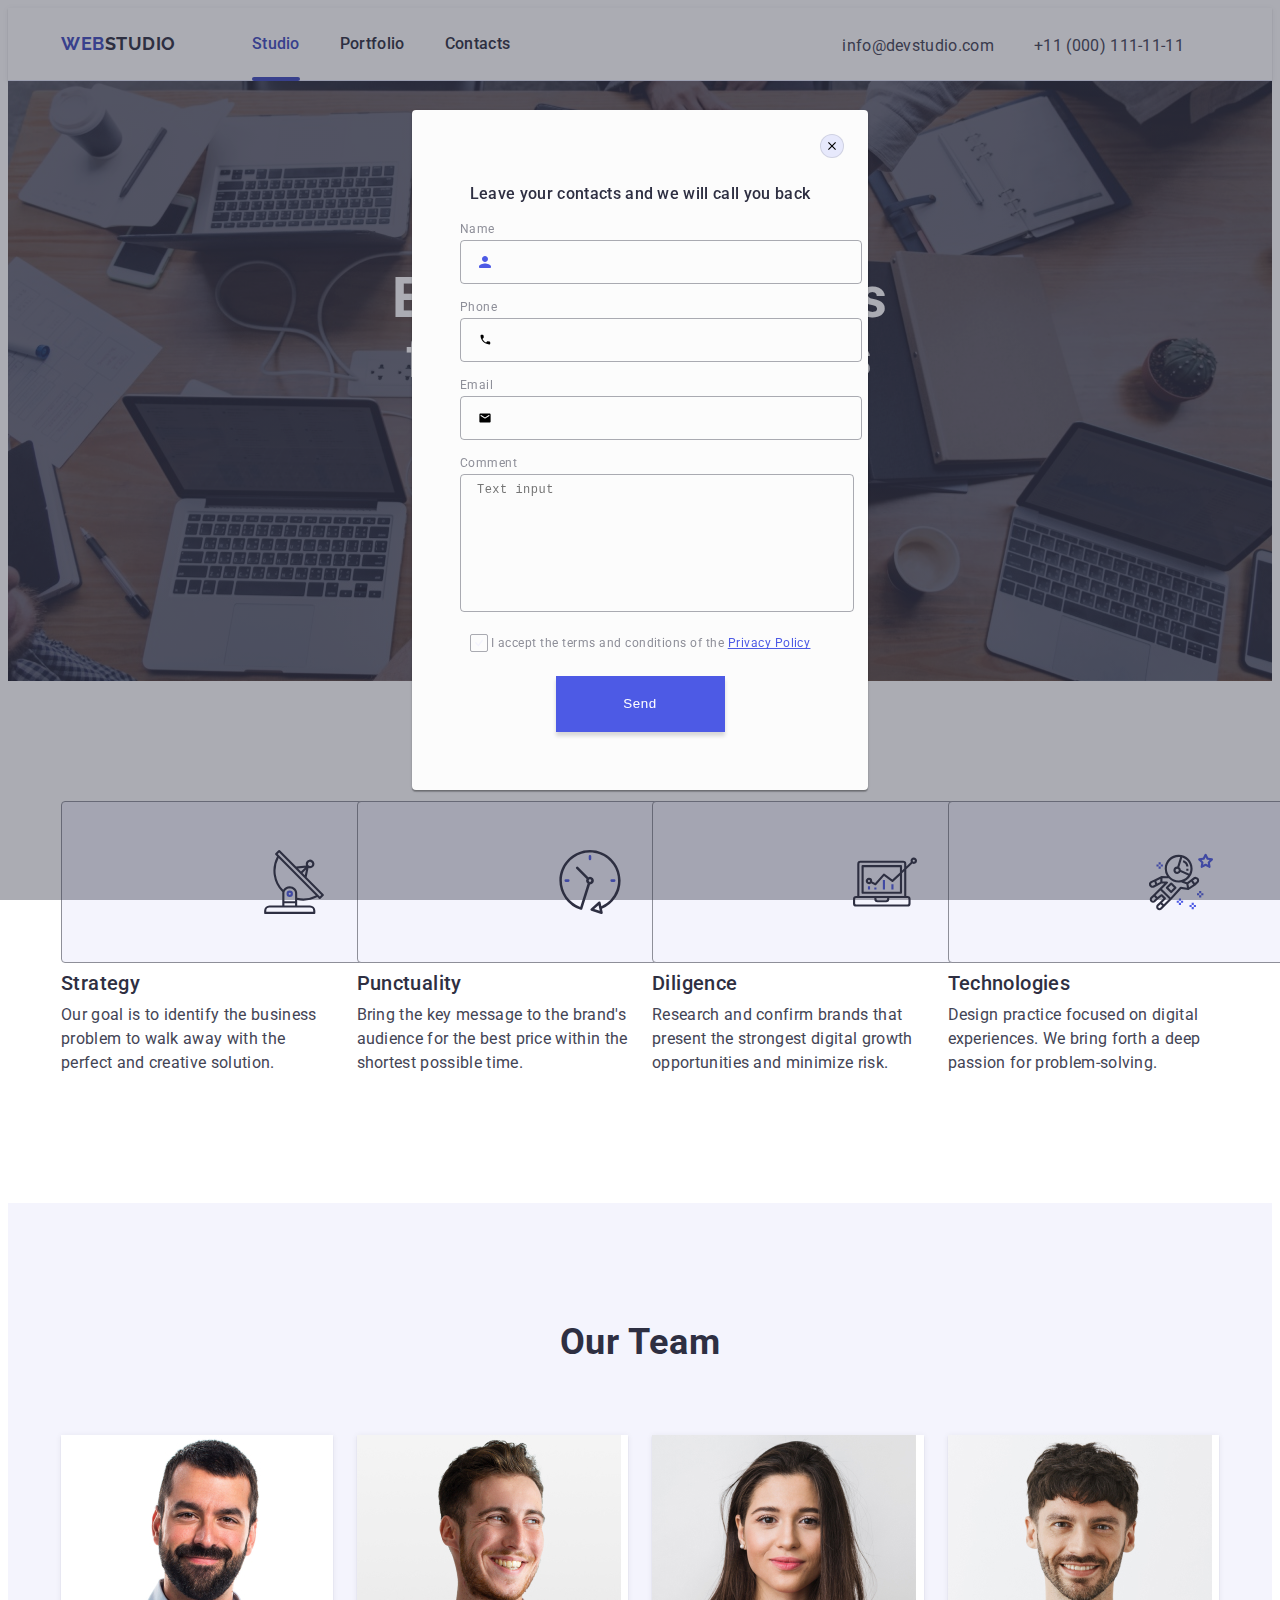
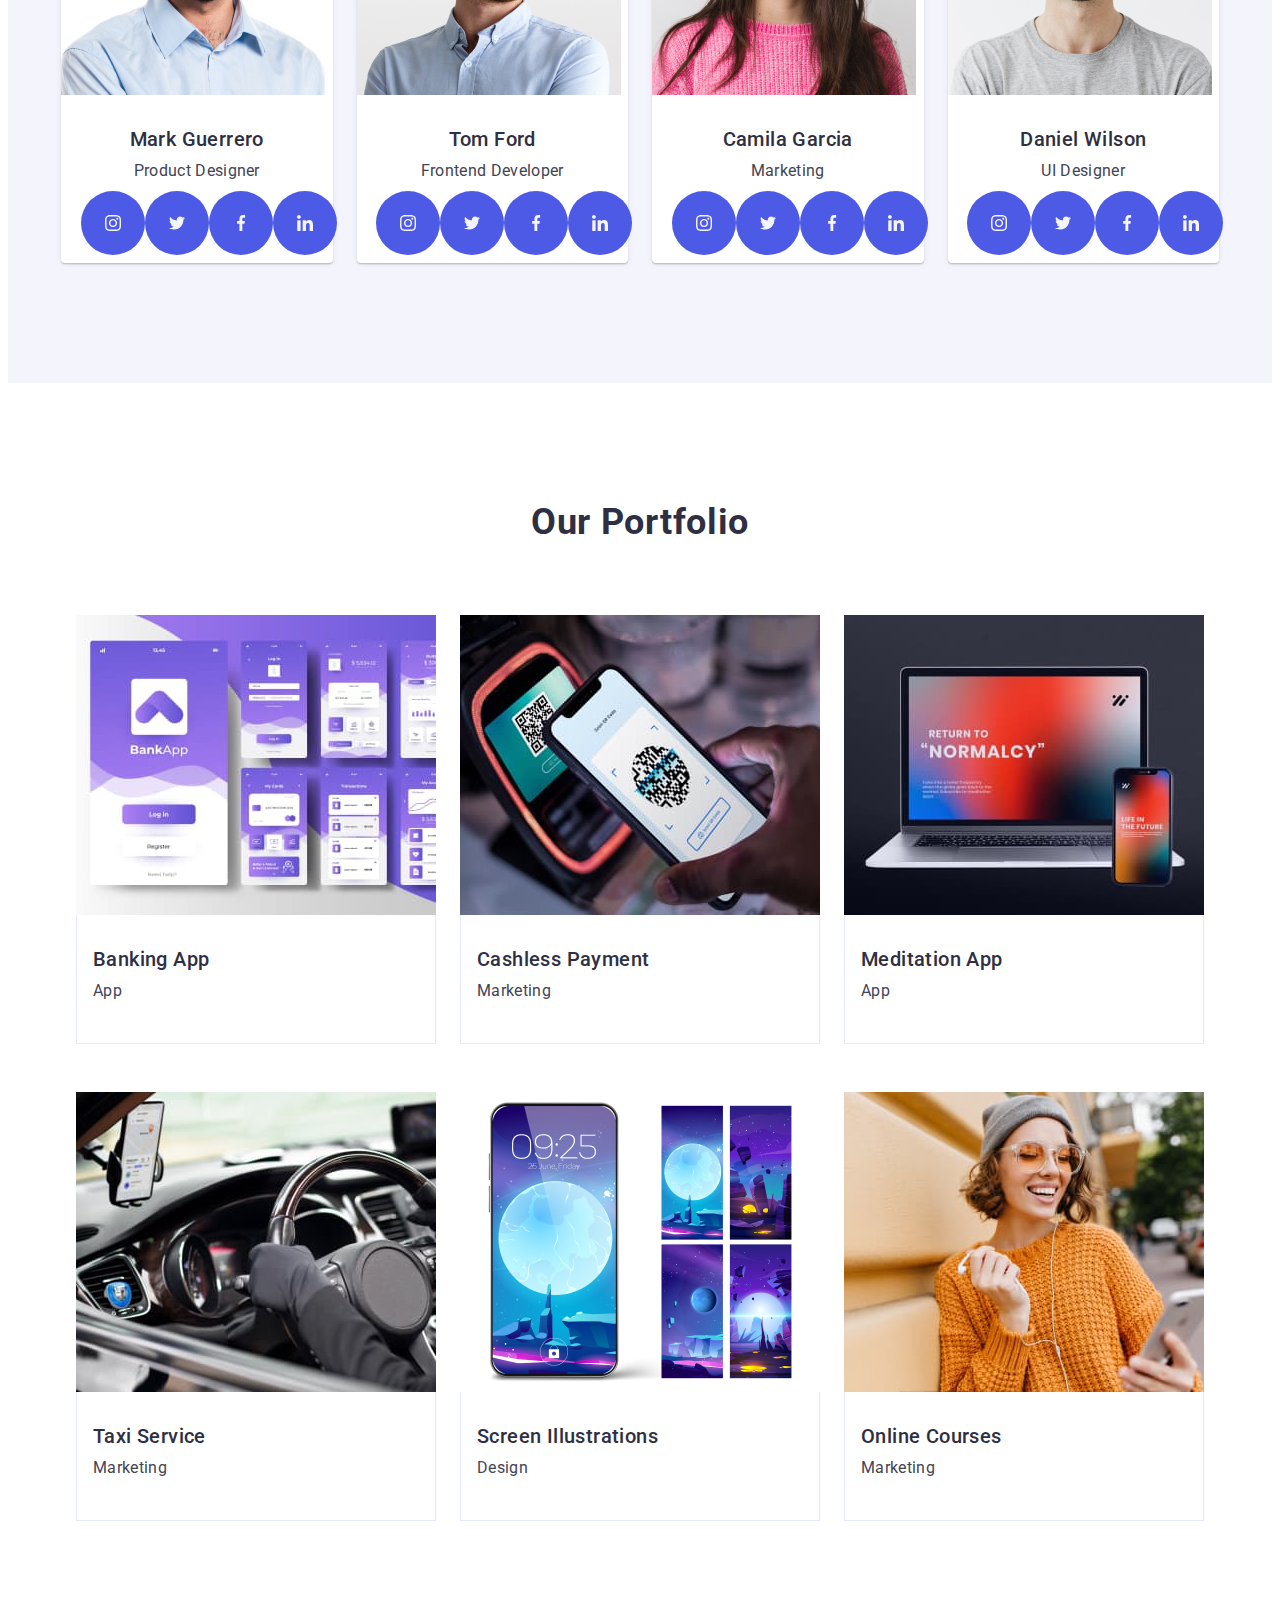
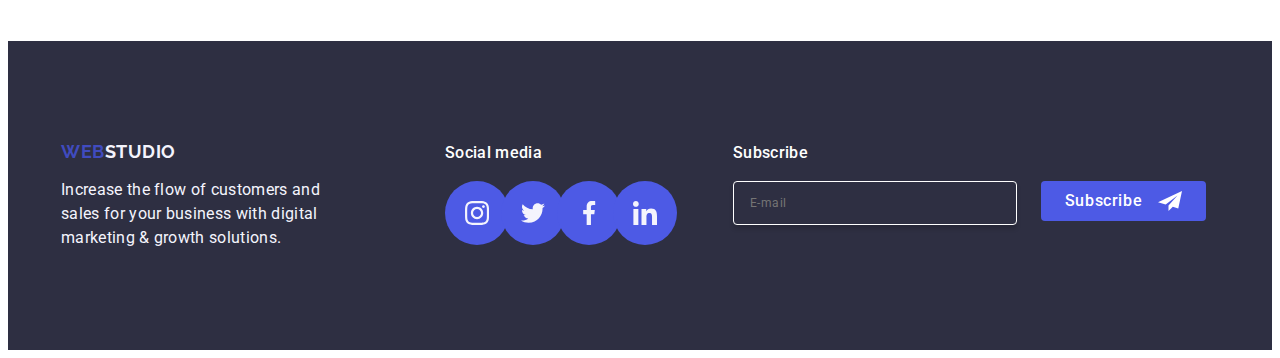
==== commit 88705ed5: "15 ver" ====
--- a/index.html
+++ b/index.html
@@ -126,28 +126,28 @@
 										<li  class="circle">
 											<a href="" class="link-circle"> 
 											<svg class="icon-net" width="16" height="16">
-												<use href="./images/icon-net.svg#icon-instagram-2"></use>
+												<use href="./images/icon-svg/symbol-defs.svg#icon-instagram-2"></use>
 											</svg>
 										</a>
 										</li>
 										<li class="circle">
 											<a href="" class="link-circle"> 
 											<svg class="icon-net" width="16" height="16">
-												<use href="./images/icon-net.svg#icon-twitter-1"></use>
+												<use href="./images/icon-svg/symbol-defs.svg#icon-twitter-1"></use>
 											</svg>
 											</a>
 										</li>
 										<li class="circle">
 											<a href="" class="link-circle" > 
 											<svg class="icon-net" width="16" height="16">
-												<use href="./images/icon-net.svg#icon-facebook-1"></use>
+												<use href="./images/icon-svg/symbol-defs.svg#icon-facebook-1"></use>
 											</svg>
 											</a>
 										</li>
 										<li class="circle">
 											<a href="" class="link-circle"> 
 											<svg class="icon-net" width="16" height="16">
-												<use href="./images/icon-net.svg#icon-linkedin-1"></use>
+												<use href="./images/icon-svg/symbol-defs.svg#icon-linkedin-1"></use>
 											</svg>
 											</a>
 										</li>
@@ -165,7 +165,7 @@
 										
 										<a href="" class="link-circle">
 											<svg class="icon-net" width="16" height="16">
-												<use href="./images/icon-net.svg#icon-instagram-2"></use>
+												<use href="./images/icon-svg/symbol-defs.svg#icon-instagram-2"></use>
 											</svg>
 										</a>
 									   
@@ -173,21 +173,21 @@
 									<li class="circle">
 										<a href="" class="link-circle">
 										<svg class="icon-net" width="16" height="16">
-											<use href="./images/icon-net.svg#icon-twitter-1"></use>
+											<use href="./images/icon-svg/symbol-defs.svg#icon-twitter-1"></use>
 										</svg>
 										</a>
 									</li>
 									<li class="circle">
 										<a href="" class="link-circle">
 										  <svg class="icon-net" width="16" height="16">
-											<use href="./images/icon-net.svg#icon-facebook-1"></use>
+											<use href="./images/icon-svg/symbol-defs.svg#icon-facebook-1"></use>
 										  </svg>
 									    </a>
 									</li>
 									<li class="circle">
 										<a href="" class="link-circle">
 										<svg class="icon-net" width="16" height="16">
-											<use href="./images/icon-net.svg#icon-linkedin-1"></use>
+											<use href="./images/icon-svg/symbol-defs.svg#icon-linkedin-1"></use>
 										</svg>
 									</a>
 									</li>
@@ -203,28 +203,28 @@
 									<li  class="circle">
 										<a href="" class="link-circle">
 										<svg class="icon-net" width="16" height="16">
-											<use href="./images/icon-net.svg#icon-instagram-2"></use>
+											<use href="./images/icon-svg/symbol-defs.svg#icon-instagram-2"></use>
 										</svg>
 									   </a>
 									</li>
 									<li class="circle">
                                         <a href="" class="link-circle">
 										<svg class="icon-net" width="16" height="16">
-											<use href="./images/icon-net.svg#icon-twitter-1"></use>
+											<use href="./images/icon-svg/symbol-defs.svg#icon-twitter-1"></use>
 										</svg>
 									</a>
 									</li>
 									<li class="circle">
 										<a href="" class="link-circle">
 										<svg class="icon-net" width="16" height="16">
-											<use href="./images/icon-net.svg#icon-facebook-1"></use>
-										</svg>
-										</a>
-									</li>
-									<li class="circle">
-										<a href="" class="link-circle">
-										<svg class="icon-net" width="16" height="16">
-											<use href="./images/icon-net.svg#icon-linkedin-1"></use>
+											<use href="./images/icon-svg/symbol-defs.svg#icon-facebook-1"></use>
+										</svg>
+										</a>
+									</li>
+									<li class="circle">
+										<a href="" class="link-circle">
+										<svg class="icon-net" width="16" height="16">
+											<use href="./images/icon-svg/symbol-defs.svg#icon-linkedin-1"></use>
 										</svg>
 										</a>
 									</li>
@@ -240,28 +240,28 @@
 									<li  class="circle">
 										<a href="" class="link-circle">
 										<svg class="icon-net" width="16" height="16">
-											<use href="./images/icon-net.svg#icon-instagram-2"></use>
+											<use href="./images/icon-svg/symbol-defs.svg#icon-instagram-2"></use>
 										</svg>
 									   </a>
 									</li>
 									<li class="circle">
                                         <a href="" class="link-circle">
 										<svg class="icon-net" width="16" height="16">
-											<use href="./images/icon-net.svg#icon-twitter-1"></use>
-										</svg>
-										</a>
-									</li>
-									<li class="circle">
-										<a href="" class="link-circle">
-										<svg class="icon-net" width="16" height="16">
-											<use href="./images/icon-net.svg#icon-facebook-1" ></use>
-										</svg>
-										</a>
-									</li>
-									<li class="circle">
-										<a href="" class="link-circle">
-										<svg class="icon-net" width="16" height="16">
-											<use href="./images/icon-net.svg#icon-linkedin-1"></use>
+											<use href="./images/icon-svg/symbol-defs.svg#icon-twitter-1"></use>
+										</svg>
+										</a>
+									</li>
+									<li class="circle">
+										<a href="" class="link-circle">
+										<svg class="icon-net" width="16" height="16">
+											<use href="./images/icon-svg/symbol-defs.svg#icon-facebook-1" ></use>
+										</svg>
+										</a>
+									</li>
+									<li class="circle">
+										<a href="" class="link-circle">
+										<svg class="icon-net" width="16" height="16">
+											<use href="./images/icon-svg/symbol-defs.svg#icon-linkedin-1"></use>
 										</svg>
 										</a>
 									</li>
@@ -360,7 +360,7 @@
 						<li  class="circle">
 							<a href="" class="link-circle">
 								<svg class="icon-net " width="24" height="24">
-									<use href="./images/icon-net.svg#icon-instagram-2"></use>
+									<use href="./images/icon-svg/symbol-defs.svg#icon-instagram-2"></use>
 								</svg>
 							</a>
 					
@@ -368,21 +368,21 @@
 						<li class="circle">
 							<a href="" class="link-circle">
 								<svg class="icon-net"  width="24" height="24">
-									<use href="./images/icon-net.svg#icon-twitter-1"></use>
+									<use href="./images/icon-svg/symbol-defs.svg#icon-twitter-1"></use>
 								</svg>
 							</a>
 						</li>
 						<li class="circle">
 							<a href="" class="link-circle">
 								<svg class="icon-net"  width="24" height="24">
-									<use href="./images/icon-net.svg#icon-facebook-1"></use>
+									<use href="./images/icon-svg/symbol-defs.svg#icon-facebook-1"></use>
 								</svg>
 							</a>
 						</li>
 						<li class="circle">
 							<a href="" class="link-circle">
 								<svg class="icon-net"  width="24" height="24">
-									<use href="./images/icon-net.svg#icon-linkedin-1"></use>
+									<use href="./images/icon-svg/symbol-defs.svg#icon-linkedin-1"></use>
 								</svg>
 							</a>
 						</li>
@@ -397,7 +397,7 @@
 						   </label>
 						       <button type="submit" class="btn-footer">Subscribe
 									<svg class="icon-email" width="24" height="24">
-										<use href="./images/icon-net.svg#icon-Frame-3"></use>
+										<use href="./images/icon-svg/symbol-defs.svg#icon-Frame-3"></use>
 									</svg>
 								</button>
 						  </form>
@@ -409,7 +409,7 @@
 			 <div class="modal">
 					<button class="btn-close" type="button">
 					<svg class="icon-close" width="8" height="8">
-						<use href="./images/icon-net.svg#icon-close-black-18dp"></use>
+						<use href="./images/icon-svg/symbol-defs.svg#icon-close-black-18dp"></use>
 					</svg>
 					 </button>
 					  <p class="form-contacts-text">Leave your contacts and we will call you back</p>
@@ -419,7 +419,7 @@
 								 <div class="container-contacts">
 									<input id="user-name" class="input-name" type="text" name="user-name" >
 									<svg class="icon-name" width="18" height="24">
-										<use href="./images/icon-net.svg#icon-person-black-18dp-1"></use>
+										<use href="./images/icon-svg/symbol-defs.svg#icon-person-black-18dp-1"></use>
 									</svg>
 								 </div>
 							 </div>	 
@@ -428,7 +428,7 @@
 							 <div class="container-contacts">
 							     <input id="user-phone" class="input-name" type="tel" name="tel" >
 									 <svg class="icon-name" width="18" height="24">
-										<use href="./images/icon-net.svg#icon-phone-black-18dp-1"></use>
+										<use href="./images/icon-svg/symbol-defs.svg#icon-phone-black-18dp-1"></use>
 									 </svg>
 							 </div>
 						     </div>	
@@ -437,7 +437,7 @@
 							<div class="container-contacts">
 								 <input id="user-email" class="input-name" type="email" name="email" >
 									 <svg class="icon-name" width="18" height="24">
-										 <use href="./images/icon-net.svg#icon-email-black-18dp-1"></use>
+										 <use href="./images/icon-svg/symbol-defs.svg#icon-email-black-18dp-1"></use>
 									 </svg>
 							 </div>
 						     </div>
@@ -450,7 +450,7 @@
                              <label class="check-label" for="user-privacy"> 
 								 	<span class="user-span">
 										 <svg class="icon-name-check" width="10" height="8">
-											 <use href="./images/icon-net.svg#icon-Checkbox"></use>	
+											 <use href="./images/icon-svg/symbol-defs.svg#icon-check-mark"></use>	
 										 </svg>
 									 </span>
 									 I accept the terms and conditions of the 	
--- a/css/styles.css
+++ b/css/styles.css
@@ -550,7 +550,7 @@
 	pointer-events: none;
 	transition: opacity 250ms cubic-bezier(0.4, 0, 0.2, 1), visibility 250ms cubic-bezier(0.4, 0, 0.2, 1); 
 }
-.modal-overlay .is-open {
+.modal-overlay.is-open {
 		opacity: 1;
         visibility: visible;
         pointer-events: auto;
@@ -702,7 +702,6 @@
 	margin-bottom: 8px;
 	width: 360px;
 }
-
 .icon-name {
 	position: absolute;
 	left: 16px;
@@ -738,13 +737,12 @@
 .check-container {
 	margin-bottom: 24px;
 }
-
 .check-label {
 	font-weight: 400;
-font-size: 12px;
-line-height: 1.17;
-letter-spacing: 0.04em;
-color: #8e8f99;
+    font-size: 12px;
+    line-height: 1.17;
+    letter-spacing: 0.04em;
+    color: #8e8f99;
 }
 .user-span{
 	width: 16px;
@@ -761,7 +759,7 @@
 	background-color: #404bbf; 
 	border: none;
 	fill:  #F4F4FD;
-}
+	}
 .check-link {
 	color: #4d5ae5;
 	display: inline-block;
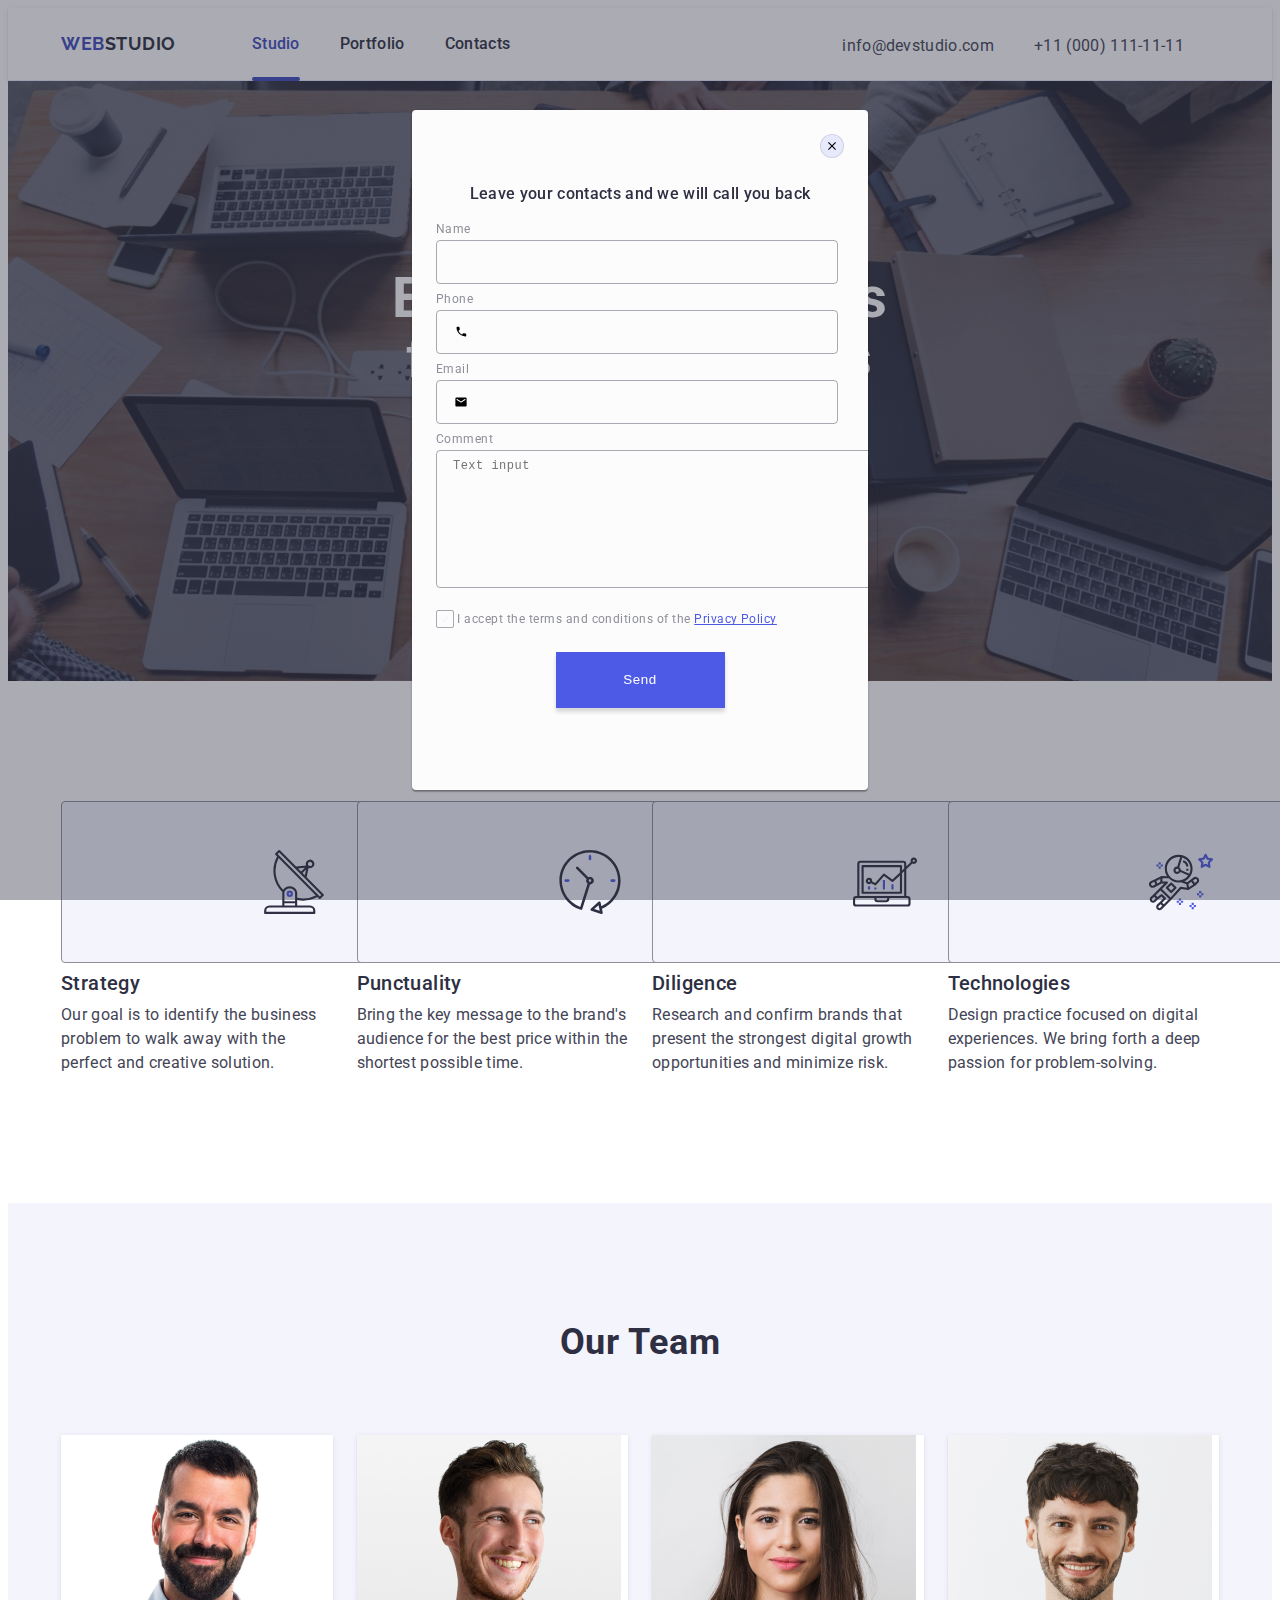
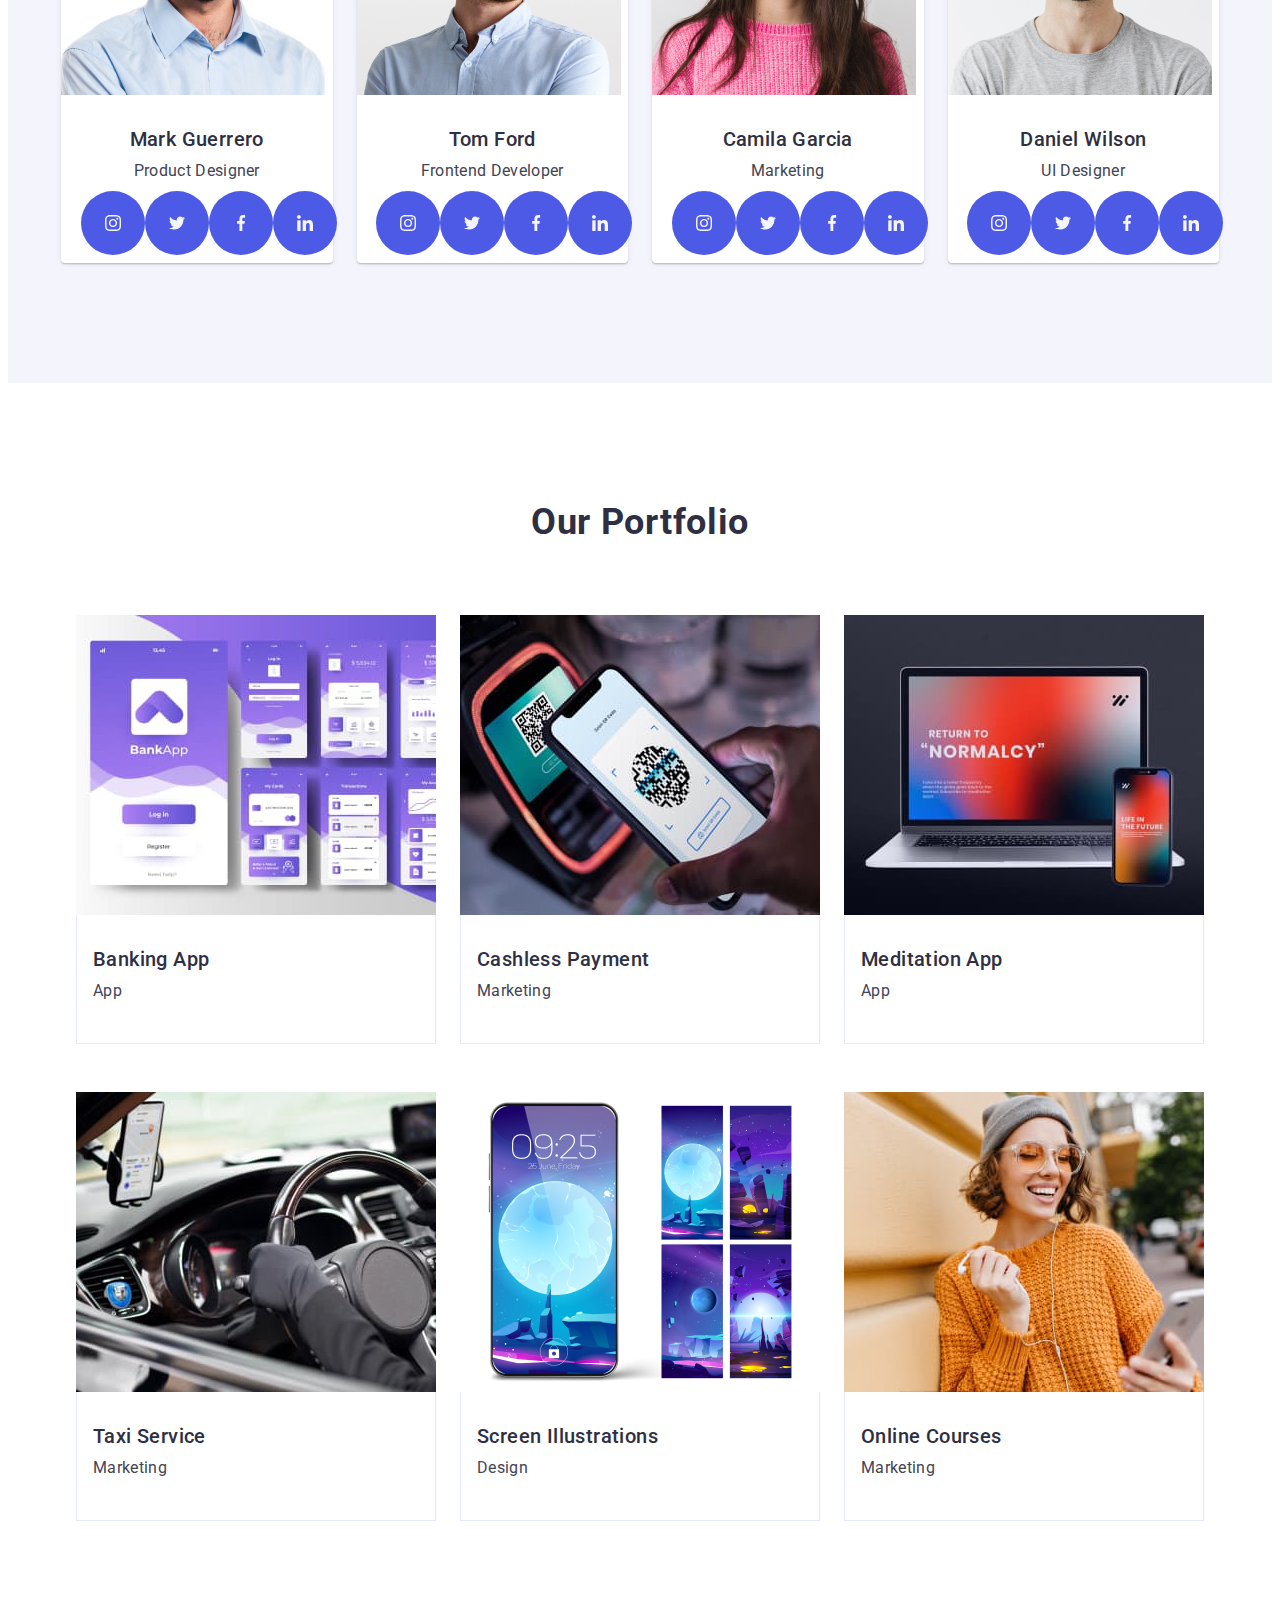
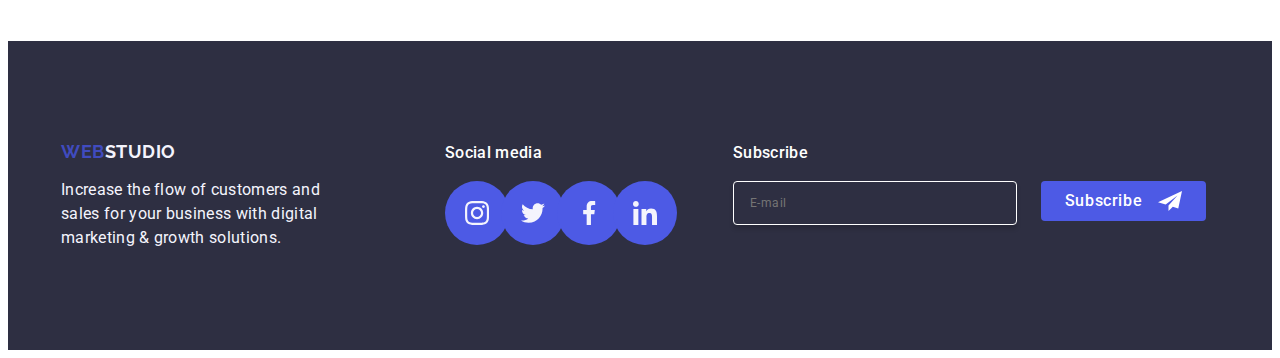
==== commit 42f46e8b: "17ver" ====
--- a/index.html
+++ b/index.html
@@ -419,7 +419,7 @@
 								 <div class="container-contacts">
 									<input id="user-name" class="input-name" type="text" name="user-name" >
 									<svg class="icon-name" width="18" height="24">
-										<use href="./images/icon-svg/symbol-defs.svg#icon-person-black-18dp-1"></use>
+										<use href="./images/icon-svg/symbol-defs.svg#icon-person-black-18dp"></use>
 									</svg>
 								 </div>
 							 </div>	 
--- a/css/styles.css
+++ b/css/styles.css
@@ -583,11 +583,11 @@
 	 letter-spacing: 0.04em;
      color: #ffffff;
 	 cursor: pointer;
-	 /* background-color: #4D5AE5; */
-	 border: none;
+	border: none;
 	 transition: background-color 250ms cubic-bezier(0.4, 0, 0.2, 1); 
 	 box-shadow: 0 4px 4px 0 rgba(0, 0, 0, 0.15);
 	 background: #4d5ae5;
+	 margin: 0 auto;
 	}
 .icon-email {
 	margin-left: 16px; 
@@ -617,10 +617,8 @@
 	transition: fill 250ms cubic-bezier(0.4, 0, 0.2, 1); 
 }
 .form-contacts {
-	display: flex;
-	flex-direction: column;
-	border-radius: 4px;
-    align-items: center;
+		flex-direction: column;
+	    align-items: center;
 	justify-content: right;
 }
 .btn-close{
@@ -638,7 +636,7 @@
 	padding: 0;
 	cursor: pointer;
 	transition: background-color 250ms cubic-bezier(0.4, 0, 0.2, 1), border 250ms cubic-bezier(0.4, 0, 0.2, 1); 
-	  }
+	}
 .btn-close:hover{
 	background-color: #404bbf;
 	border: none; 
@@ -648,7 +646,7 @@
 		background-color: #404bbf;
 		border: none; 
 		fill: #ffffff;
-		}	
+	}	
 .form-contacts-text {
 	 font-weight: 500;
      font-size: 16px;
@@ -671,7 +669,6 @@
 width: 360px;
 height: 336px;
 }
-
 .label-name {
 	font-size: 12px;
 	line-height: 1.17;
@@ -690,7 +687,6 @@
 	padding-left: 38px;
 	transition: border-color 250ms cubic-bezier(0.4, 0, 0.2, 1);
   }
-
      .input-name:focus {
 	border-color: #4D5AE5; 
 	}
@@ -722,7 +718,7 @@
 	font-size: 12px; 
 	line-height: 1.17;
 	letter-spacing: 0.04em;
-	color: rgba(46, 47, 66, 0.4);
+	color:black;
 	border: 1px solid rgba(46, 47, 66, 0.4);
 	border-radius: 4px; 
 	background-color: transparent;
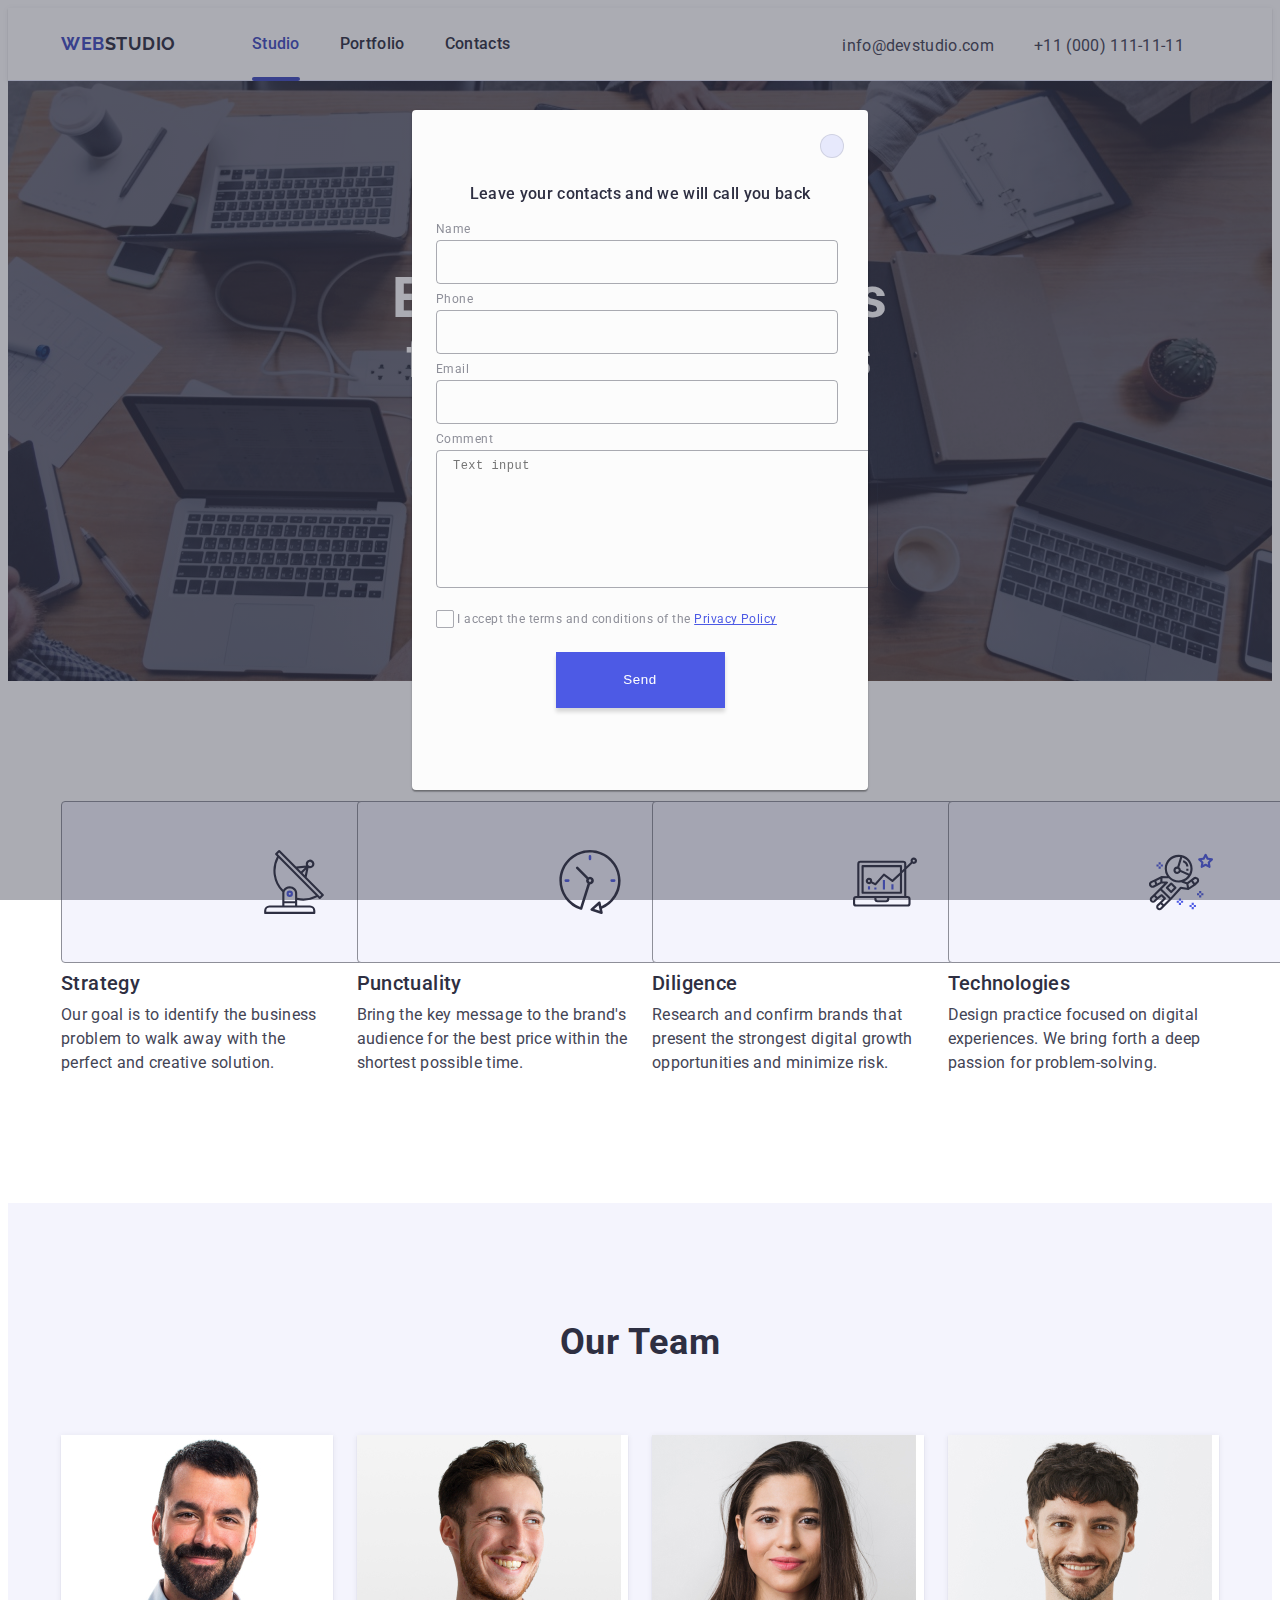
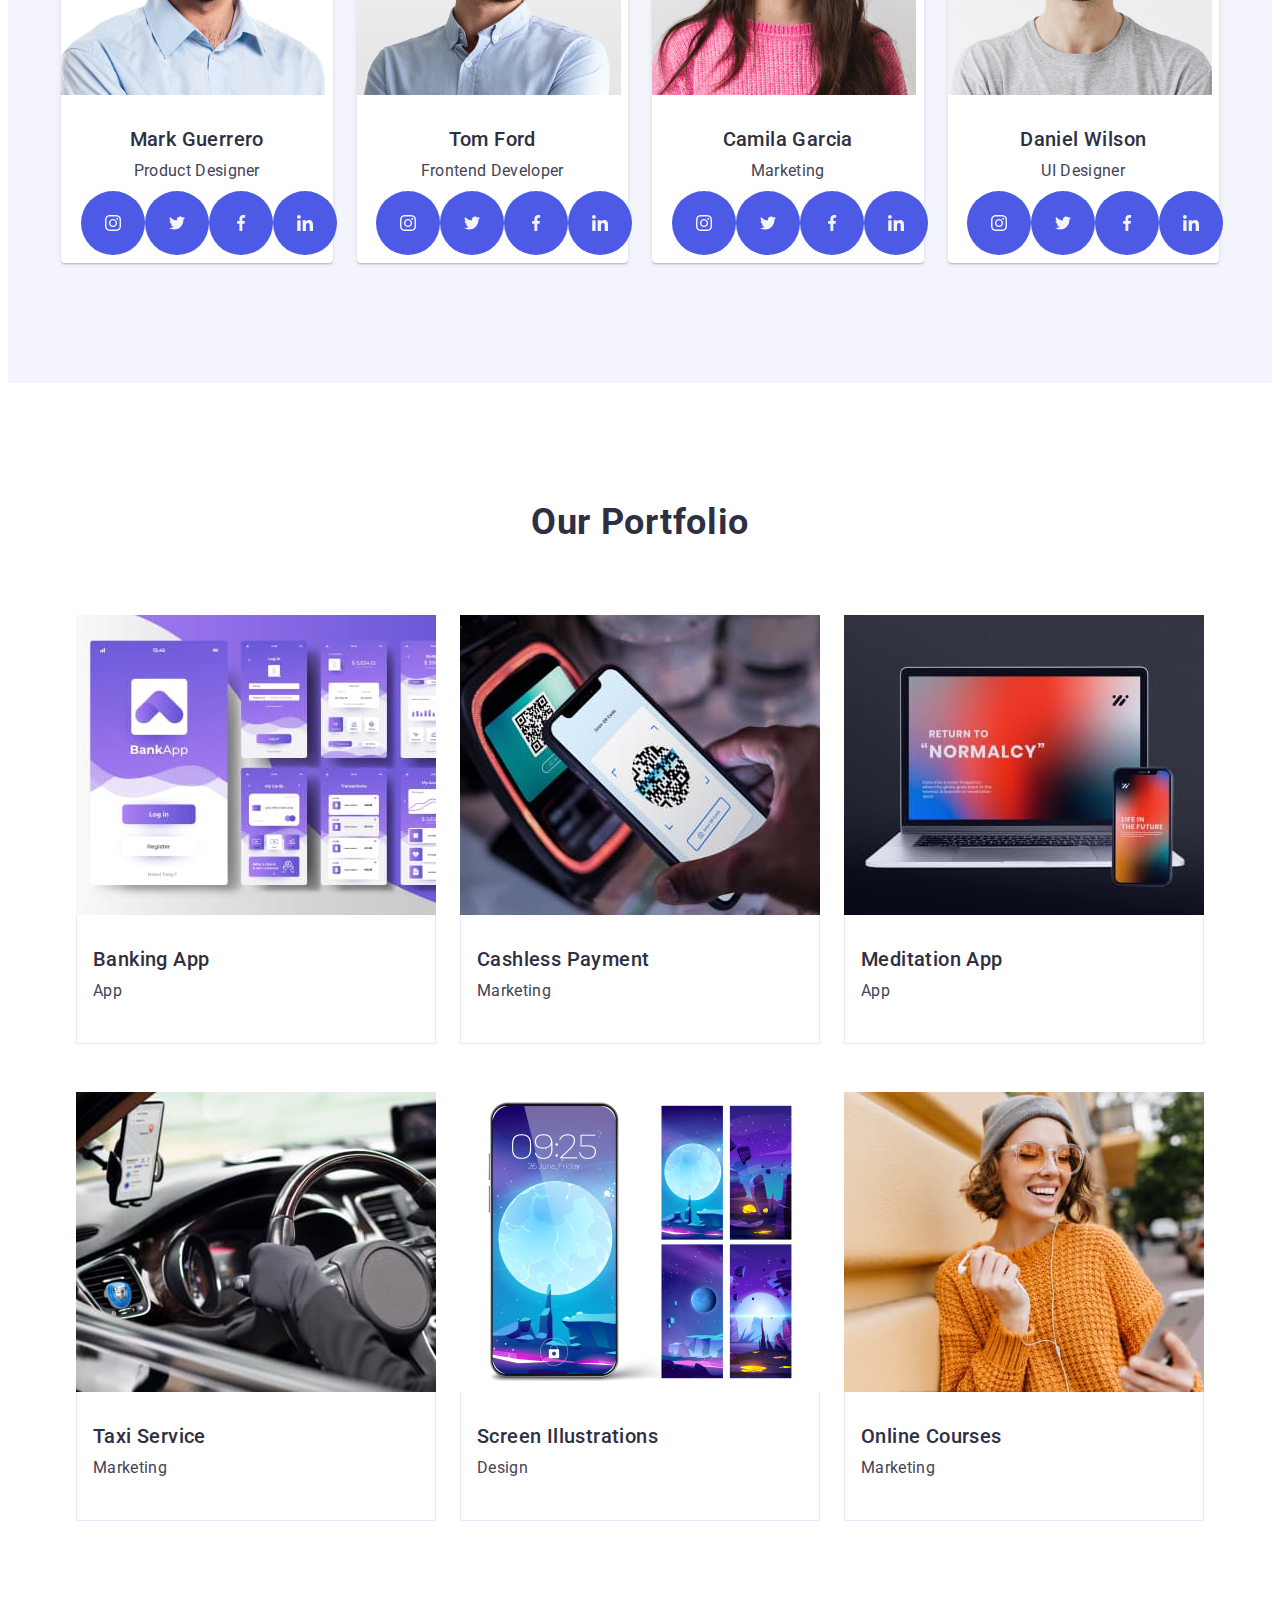
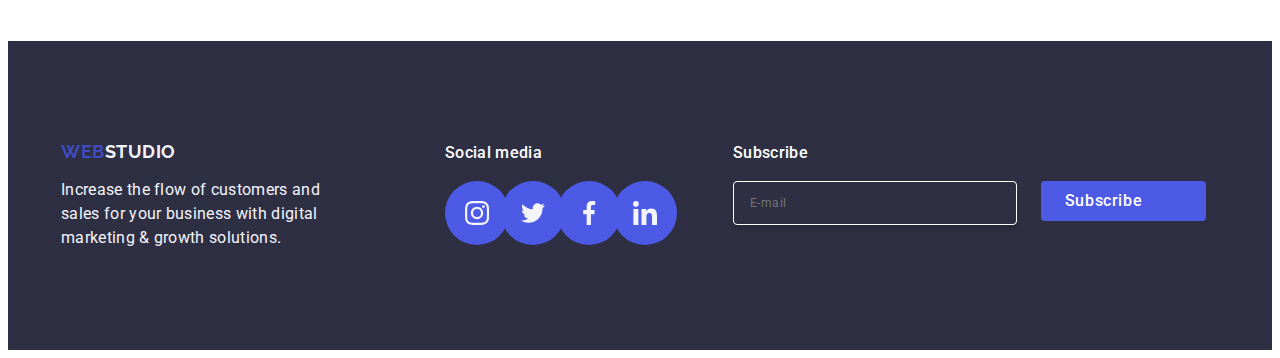
==== commit 8d7671bc: "18 ver" ====
--- a/index.html
+++ b/index.html
@@ -126,28 +126,28 @@
 										<li  class="circle">
 											<a href="" class="link-circle"> 
 											<svg class="icon-net" width="16" height="16">
-												<use href="./images/icon-svg/symbol-defs.svg#icon-instagram-2"></use>
+												<use href="./images/icon-net.svg#icon-instagram-2"></use>
 											</svg>
 										</a>
 										</li>
 										<li class="circle">
 											<a href="" class="link-circle"> 
 											<svg class="icon-net" width="16" height="16">
-												<use href="./images/icon-svg/symbol-defs.svg#icon-twitter-1"></use>
+												<use href="./images/icon-net.svg#icon-twitter-1"></use>
 											</svg>
 											</a>
 										</li>
 										<li class="circle">
 											<a href="" class="link-circle" > 
 											<svg class="icon-net" width="16" height="16">
-												<use href="./images/icon-svg/symbol-defs.svg#icon-facebook-1"></use>
+												<use href="./images/icon-net.svg#icon-facebook-1"></use>
 											</svg>
 											</a>
 										</li>
 										<li class="circle">
 											<a href="" class="link-circle"> 
 											<svg class="icon-net" width="16" height="16">
-												<use href="./images/icon-svg/symbol-defs.svg#icon-linkedin-1"></use>
+												<use href="./images/icon-net.svg#icon-linkedin-1"></use>
 											</svg>
 											</a>
 										</li>
@@ -165,7 +165,7 @@
 										
 										<a href="" class="link-circle">
 											<svg class="icon-net" width="16" height="16">
-												<use href="./images/icon-svg/symbol-defs.svg#icon-instagram-2"></use>
+												<use href="./images/icon-net.svg#icon-instagram-2"></use>
 											</svg>
 										</a>
 									   
@@ -173,21 +173,21 @@
 									<li class="circle">
 										<a href="" class="link-circle">
 										<svg class="icon-net" width="16" height="16">
-											<use href="./images/icon-svg/symbol-defs.svg#icon-twitter-1"></use>
+											<use href="./images/icon-net.svg#icon-twitter-1"></use>
 										</svg>
 										</a>
 									</li>
 									<li class="circle">
 										<a href="" class="link-circle">
 										  <svg class="icon-net" width="16" height="16">
-											<use href="./images/icon-svg/symbol-defs.svg#icon-facebook-1"></use>
+											<use href="./images/icon-net.svg#icon-facebook-1"></use>
 										  </svg>
 									    </a>
 									</li>
 									<li class="circle">
 										<a href="" class="link-circle">
 										<svg class="icon-net" width="16" height="16">
-											<use href="./images/icon-svg/symbol-defs.svg#icon-linkedin-1"></use>
+											<use href="./images/icon-net.svg#icon-linkedin-1"></use>
 										</svg>
 									</a>
 									</li>
@@ -203,28 +203,28 @@
 									<li  class="circle">
 										<a href="" class="link-circle">
 										<svg class="icon-net" width="16" height="16">
-											<use href="./images/icon-svg/symbol-defs.svg#icon-instagram-2"></use>
+											<use href="./images/icon-net.svg#icon-instagram-2"></use>
 										</svg>
 									   </a>
 									</li>
 									<li class="circle">
                                         <a href="" class="link-circle">
 										<svg class="icon-net" width="16" height="16">
-											<use href="./images/icon-svg/symbol-defs.svg#icon-twitter-1"></use>
+											<use href="./images/icon-net.svg#icon-twitter-1"></use>
 										</svg>
 									</a>
 									</li>
 									<li class="circle">
 										<a href="" class="link-circle">
 										<svg class="icon-net" width="16" height="16">
-											<use href="./images/icon-svg/symbol-defs.svg#icon-facebook-1"></use>
-										</svg>
-										</a>
-									</li>
-									<li class="circle">
-										<a href="" class="link-circle">
-										<svg class="icon-net" width="16" height="16">
-											<use href="./images/icon-svg/symbol-defs.svg#icon-linkedin-1"></use>
+											<use href="./images/icon-net.svg#icon-facebook-1"></use>
+										</svg>
+										</a>
+									</li>
+									<li class="circle">
+										<a href="" class="link-circle">
+										<svg class="icon-net" width="16" height="16">
+											<use href="./images/icon-net.svg#icon-linkedin-1"></use>
 										</svg>
 										</a>
 									</li>
@@ -240,28 +240,28 @@
 									<li  class="circle">
 										<a href="" class="link-circle">
 										<svg class="icon-net" width="16" height="16">
-											<use href="./images/icon-svg/symbol-defs.svg#icon-instagram-2"></use>
+											<use href="./images/icon-net.svg#icon-instagram-2"></use>
 										</svg>
 									   </a>
 									</li>
 									<li class="circle">
                                         <a href="" class="link-circle">
 										<svg class="icon-net" width="16" height="16">
-											<use href="./images/icon-svg/symbol-defs.svg#icon-twitter-1"></use>
-										</svg>
-										</a>
-									</li>
-									<li class="circle">
-										<a href="" class="link-circle">
-										<svg class="icon-net" width="16" height="16">
-											<use href="./images/icon-svg/symbol-defs.svg#icon-facebook-1" ></use>
-										</svg>
-										</a>
-									</li>
-									<li class="circle">
-										<a href="" class="link-circle">
-										<svg class="icon-net" width="16" height="16">
-											<use href="./images/icon-svg/symbol-defs.svg#icon-linkedin-1"></use>
+											<use href="./images/icon-net.svg#icon-twitter-1"></use>
+										</svg>
+										</a>
+									</li>
+									<li class="circle">
+										<a href="" class="link-circle">
+										<svg class="icon-net" width="16" height="16">
+											<use href="./images/icon-net.svg#icon-facebook-1" ></use>
+										</svg>
+										</a>
+									</li>
+									<li class="circle">
+										<a href="" class="link-circle">
+										<svg class="icon-net" width="16" height="16">
+											<use href="./images/icon-net.svg#icon-linkedin-1"></use>
 										</svg>
 										</a>
 									</li>
@@ -360,7 +360,7 @@
 						<li  class="circle">
 							<a href="" class="link-circle">
 								<svg class="icon-net " width="24" height="24">
-									<use href="./images/icon-svg/symbol-defs.svg#icon-instagram-2"></use>
+									<use href="./images/icon-net.svg#icon-instagram-2"></use>
 								</svg>
 							</a>
 					
@@ -368,21 +368,21 @@
 						<li class="circle">
 							<a href="" class="link-circle">
 								<svg class="icon-net"  width="24" height="24">
-									<use href="./images/icon-svg/symbol-defs.svg#icon-twitter-1"></use>
+									<use href="./images/icon-net.svg#icon-twitter-1"></use>
 								</svg>
 							</a>
 						</li>
 						<li class="circle">
 							<a href="" class="link-circle">
 								<svg class="icon-net"  width="24" height="24">
-									<use href="./images/icon-svg/symbol-defs.svg#icon-facebook-1"></use>
+									<use href="./images/icon-net.svg#icon-facebook-1"></use>
 								</svg>
 							</a>
 						</li>
 						<li class="circle">
 							<a href="" class="link-circle">
 								<svg class="icon-net"  width="24" height="24">
-									<use href="./images/icon-svg/symbol-defs.svg#icon-linkedin-1"></use>
+									<use href="./images/icon-net.svg#icon-linkedin-1"></use>
 								</svg>
 							</a>
 						</li>
--- a/css/styles.css
+++ b/css/styles.css
@@ -718,7 +718,7 @@
 	font-size: 12px; 
 	line-height: 1.17;
 	letter-spacing: 0.04em;
-	color:black;
+	color: rgba(46, 47, 66, 0.4);
 	border: 1px solid rgba(46, 47, 66, 0.4);
 	border-radius: 4px; 
 	background-color: transparent;
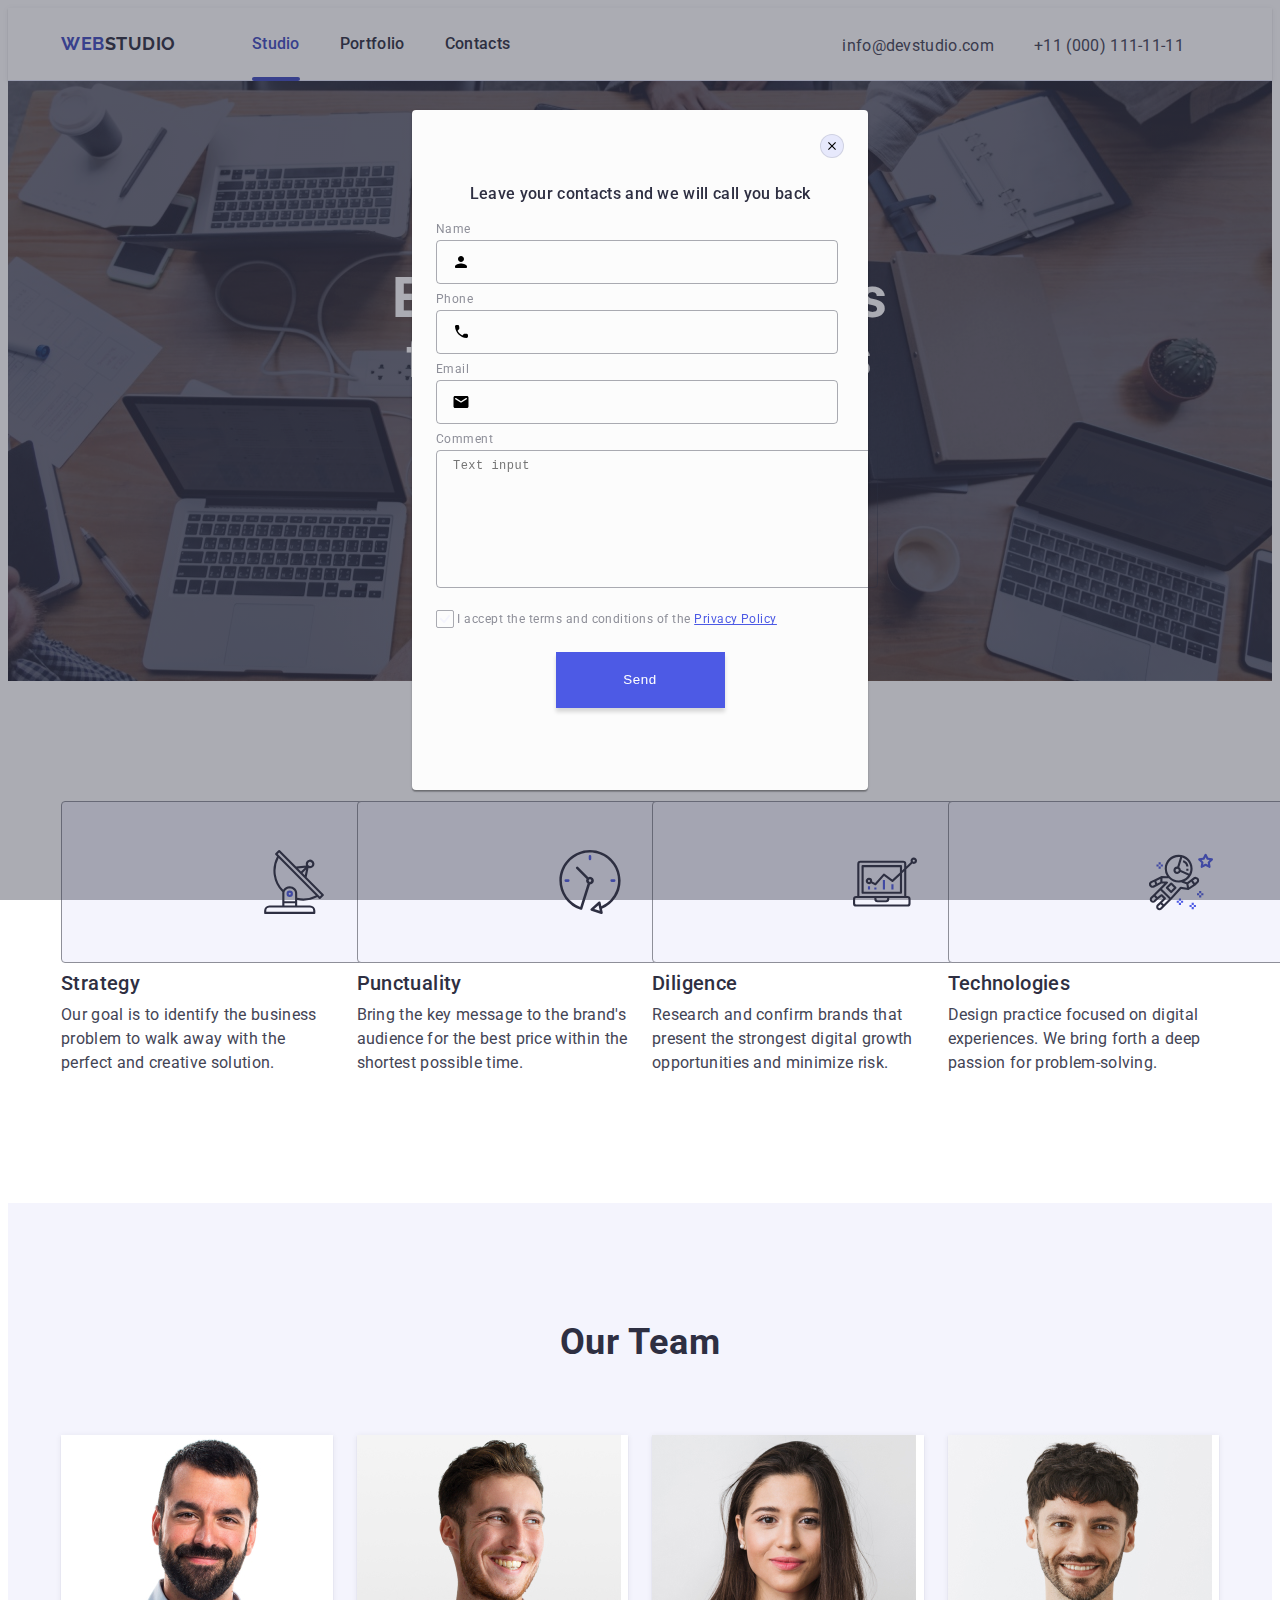
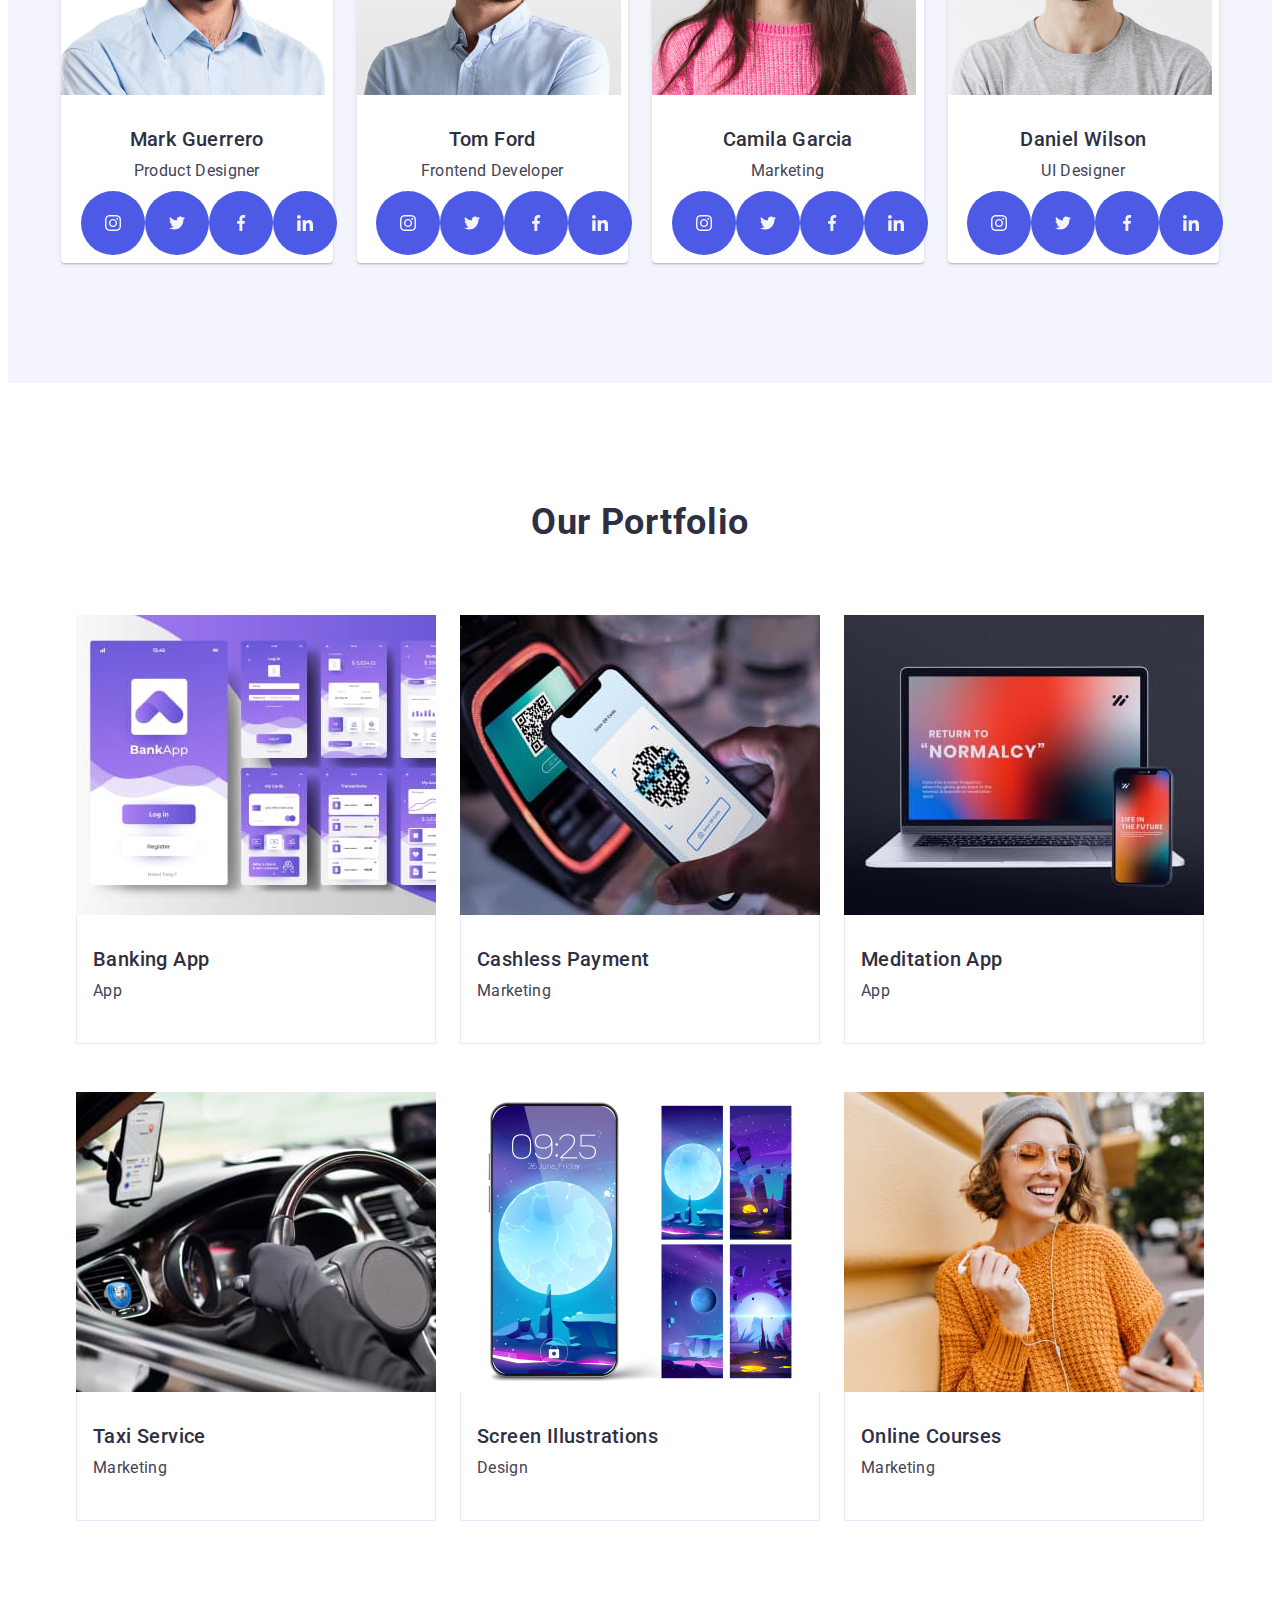
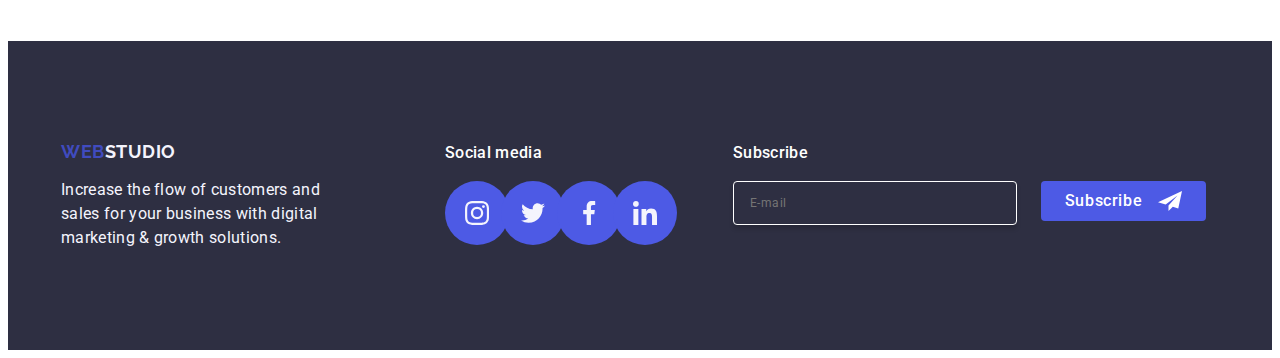
==== commit 39d6009a: "19" ====
--- a/index.html
+++ b/index.html
@@ -397,7 +397,7 @@
 						   </label>
 						       <button type="submit" class="btn-footer">Subscribe
 									<svg class="icon-email" width="24" height="24">
-										<use href="./images/icon-svg/symbol-defs.svg#icon-Frame-3"></use>
+										<use href="./images/icon-net.svg#icon-Frame-3"></use>
 									</svg>
 								</button>
 						  </form>
